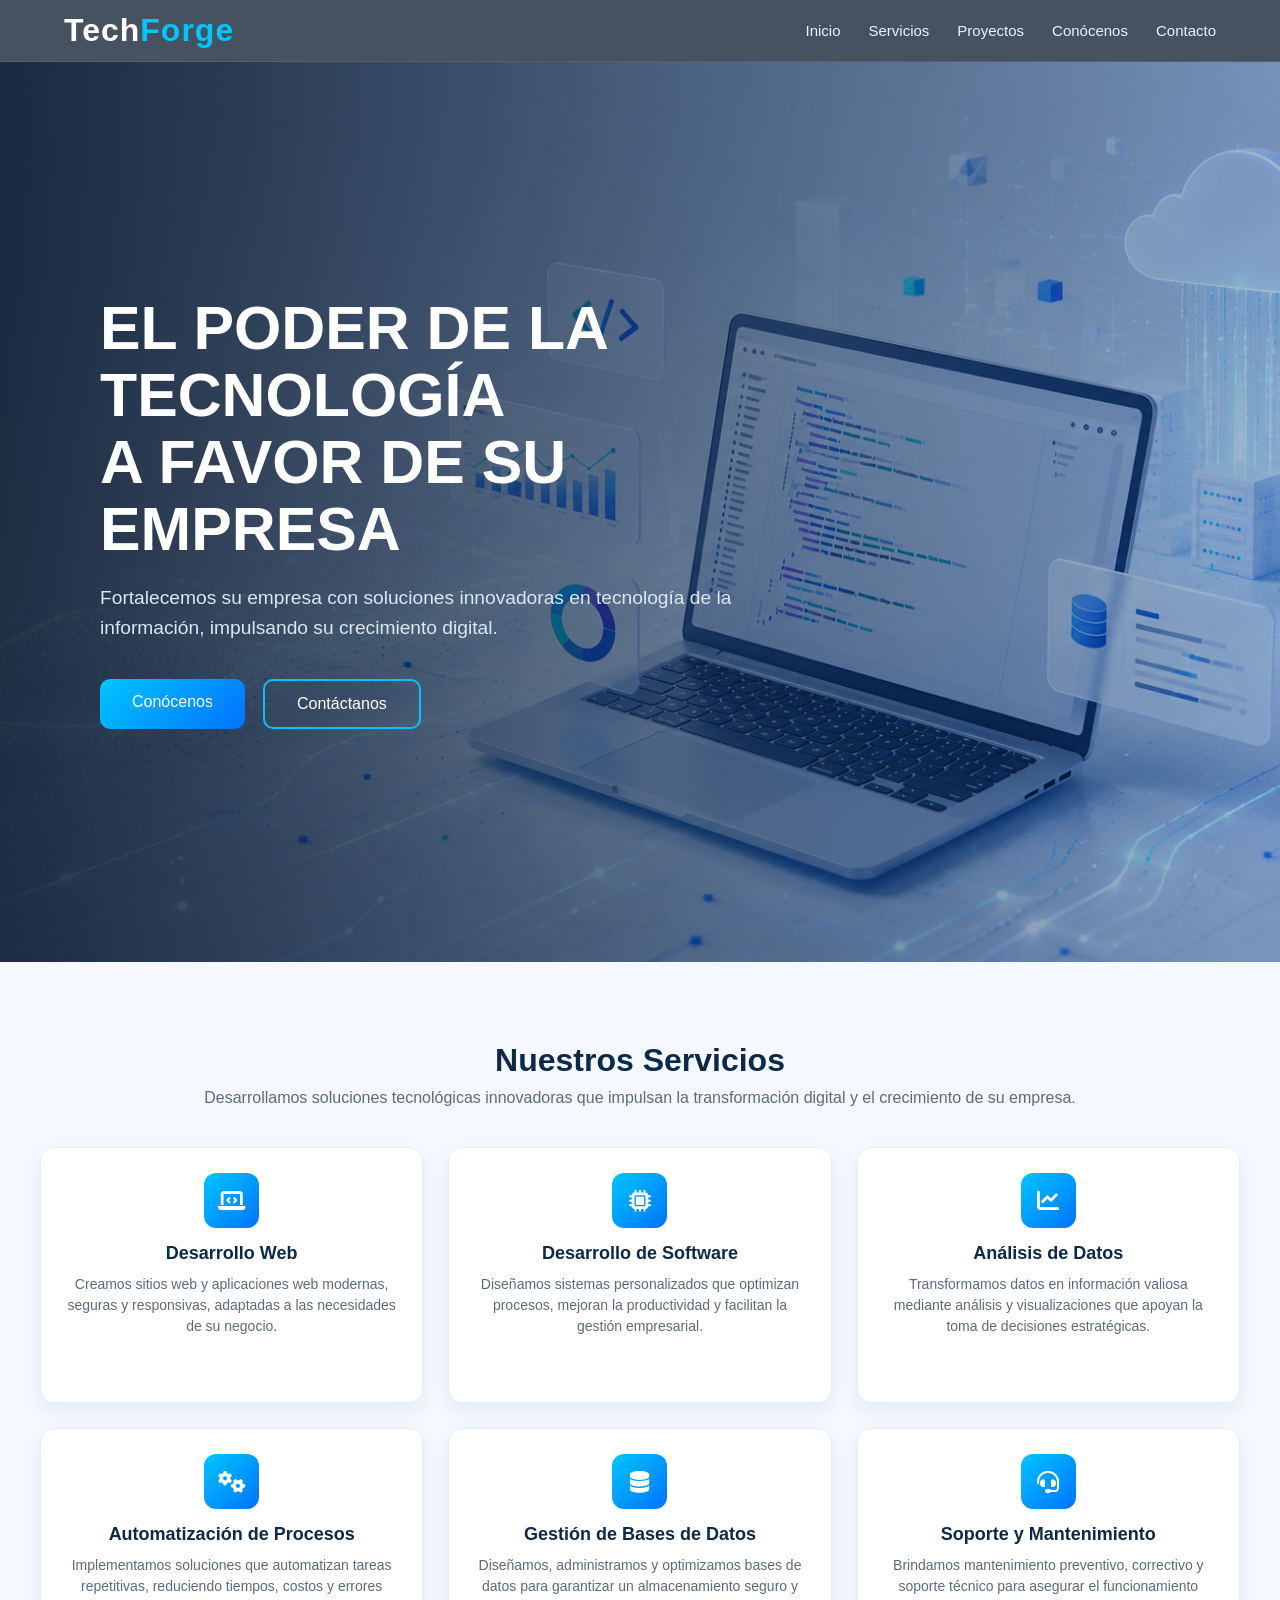
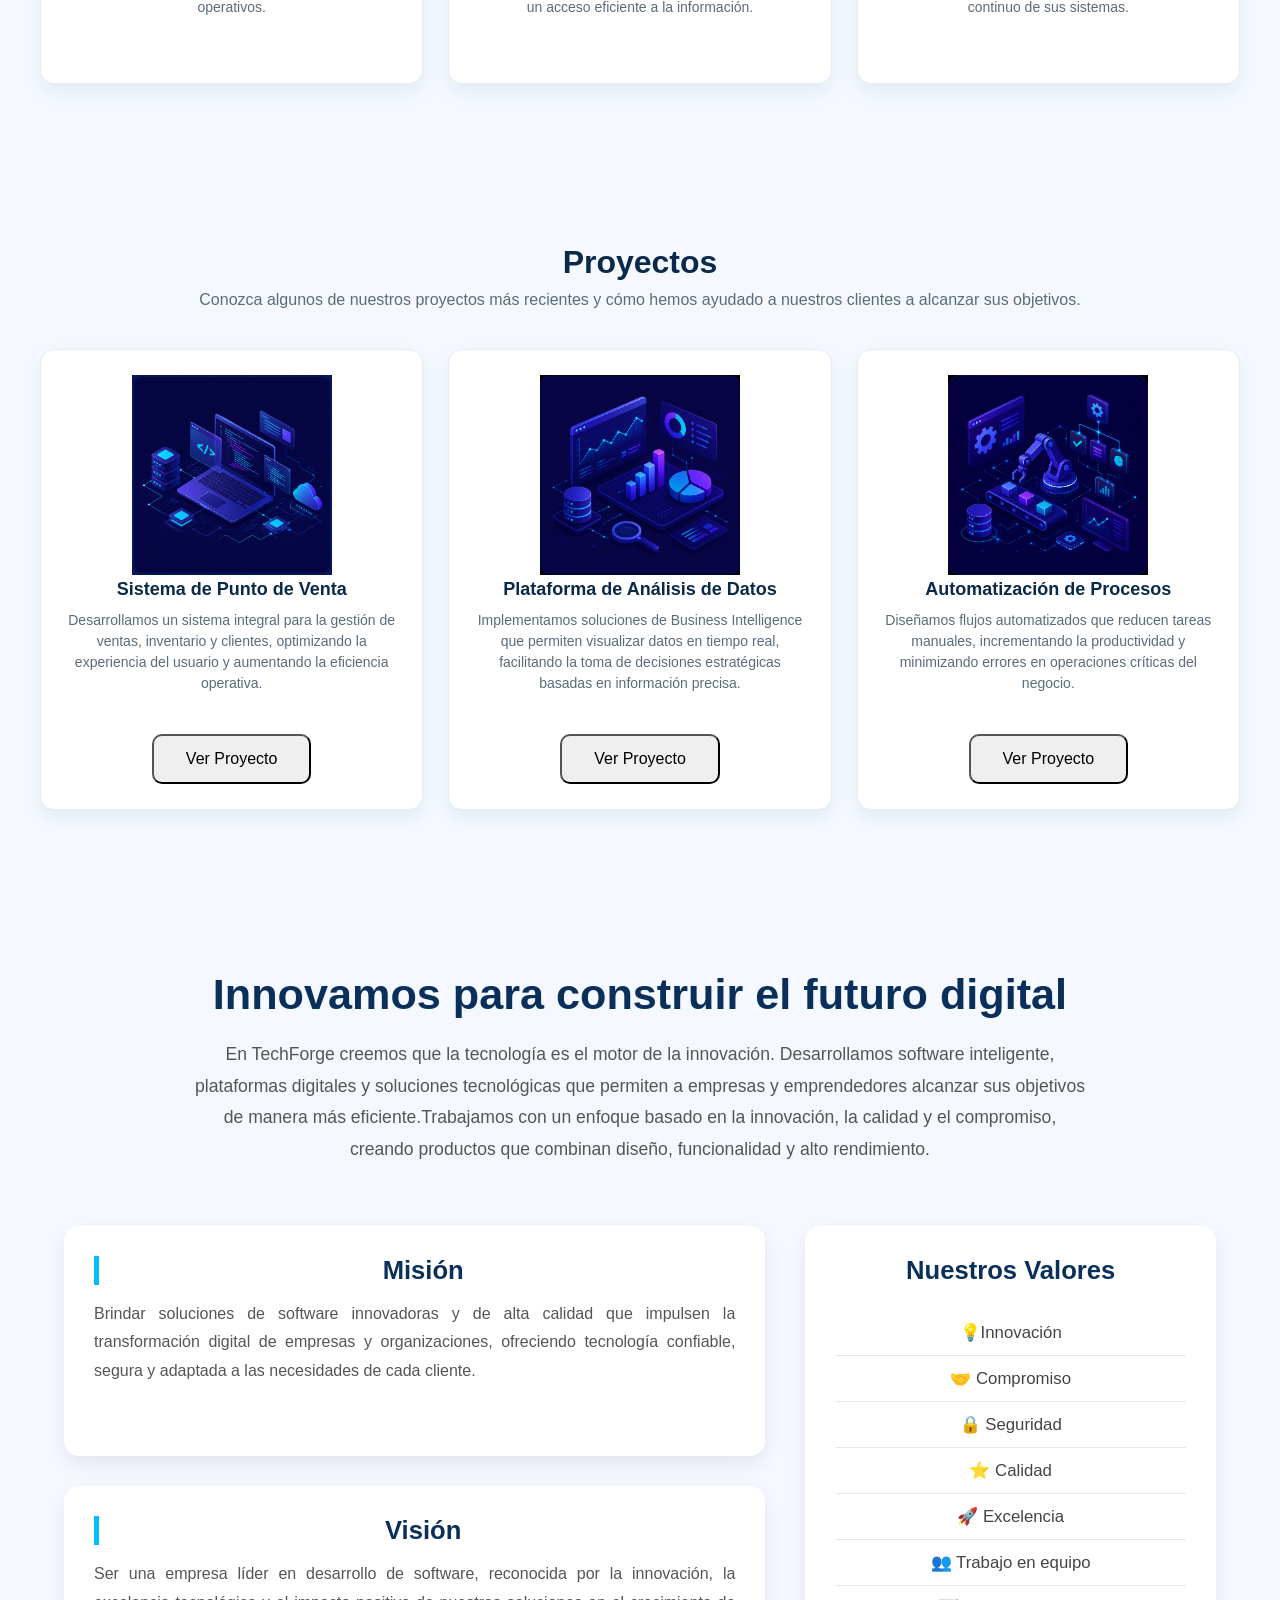
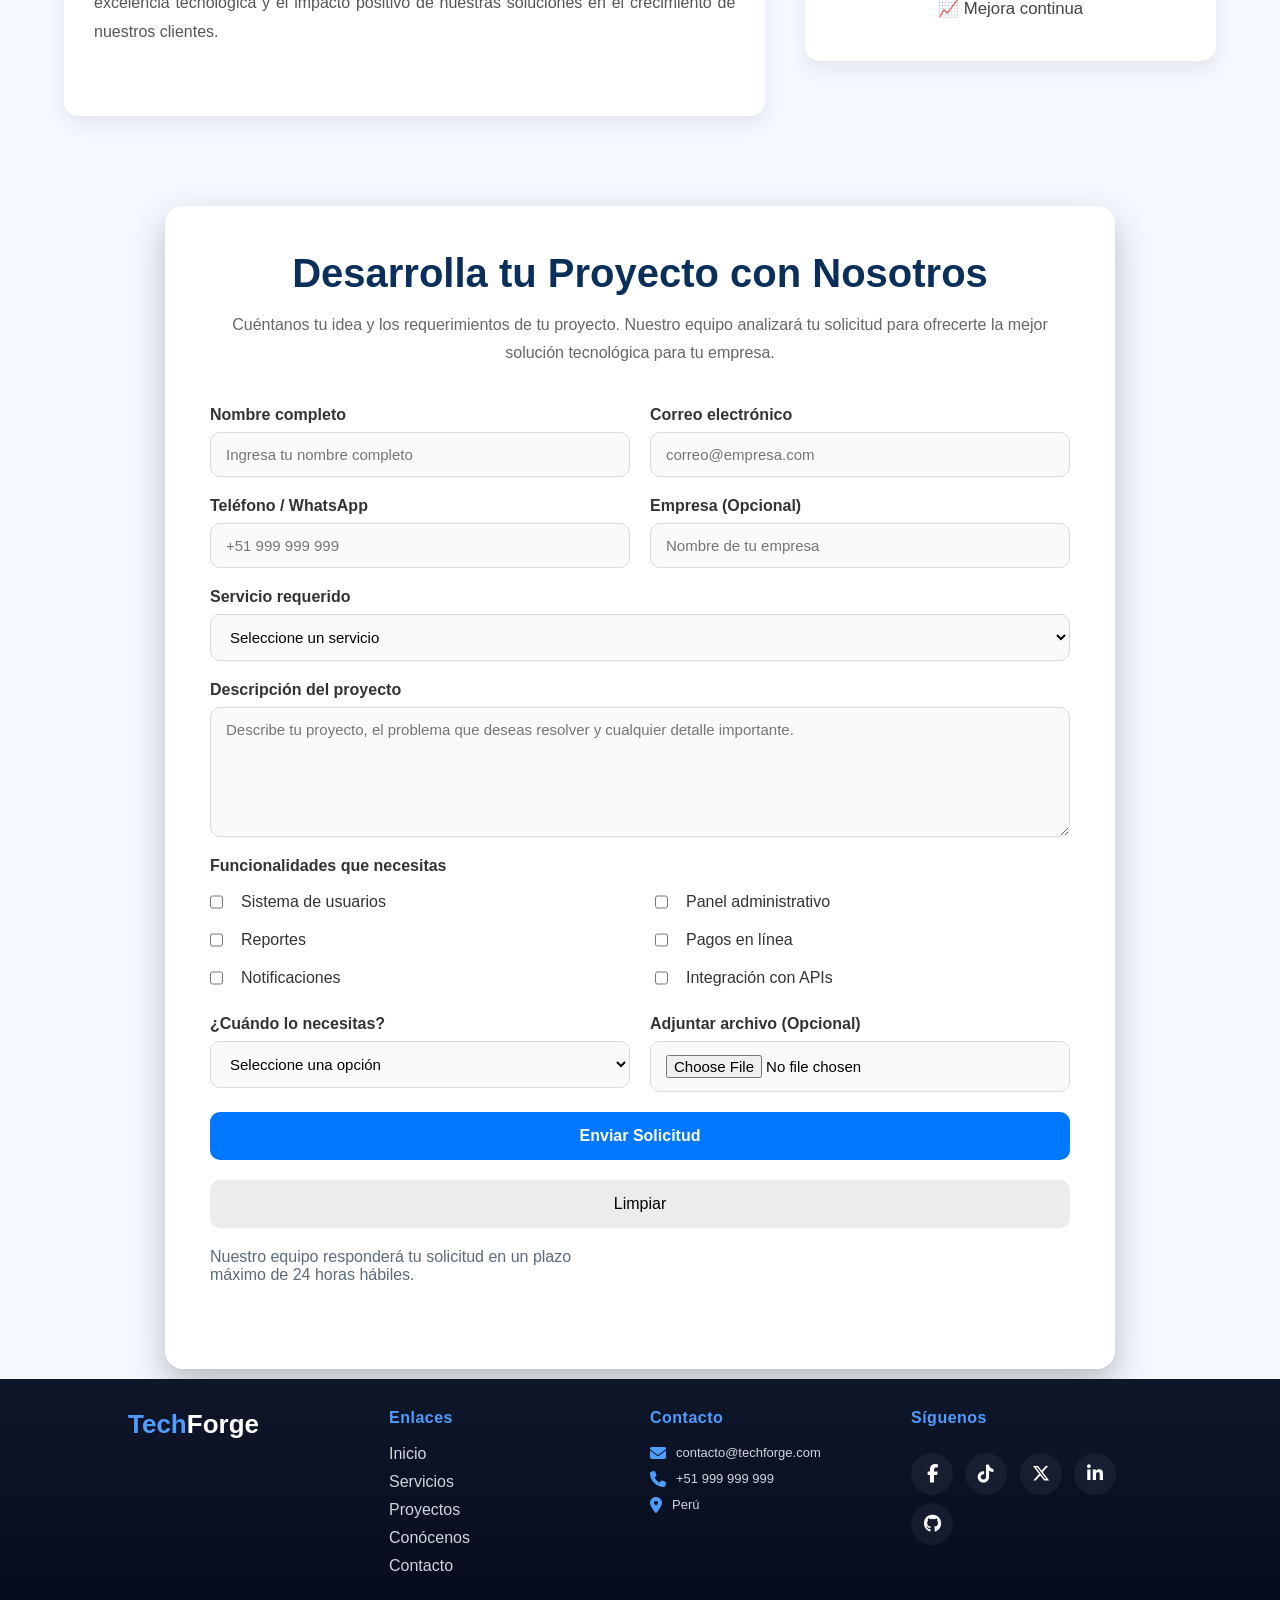
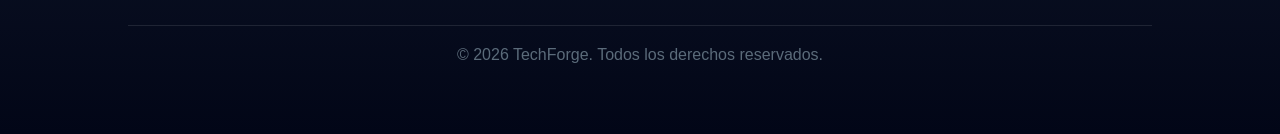
==== index.html @ a7737386 "mejorando las rutas" ====
<!DOCTYPE html>
<html lang="es">
<head>
    <meta charset="UTF-8">
    <meta name="viewport" content="width=device-width, initial-scale=1.0">
    <title>Document</title>
    <link rel="stylesheet" href="https://cdnjs.cloudflare.com/ajax/libs/font-awesome/6.5.2/css/all.min.css">
    <link rel="stylesheet" href="css/encabezado.css">
    <link rel="stylesheet" href="css/inicio.css">
    <link rel="stylesheet" href="css/servicios.css">
    <link rel="stylesheet" href="css/conocenos.css">
    <link rel="stylesheet" href="css/contacto.css">
    <link rel="stylesheet" href="css/footer.css">

</head>
<body>
    <header class="header">
        <div class="header__container">

            <div class="header__logo">
                <a href="#" class="logo">
                    <span class="logo-tech">Tech</span><span class="logo-forge">Forge</span>
                </a>
            </div>
            
            <nav class="header__nav">
                <ul>
                    <li><a href="#inicio">Inicio</a></li>
                    <li><a href="#servicios">Servicios</a></li>
                    <li><a href="#proyectos">Proyectos</a></li>
                    <li><a href="#conocenos">Conócenos</a></li>
                    <li><a href="#contacto">Contacto</a></li>
                </ul>
            </nav>

        </div>
    </header>

    <main>
        <section class="inicio" id="inicio">
            <div class="overlay"></div>

            <div class="inicio__contenido">
                <div class="inicio__texto">
                    <h1>EL PODER DE LA TECNOLOGÍA <br>A FAVOR DE SU EMPRESA</h1>
                    <p>
                        Fortalecemos su empresa con soluciones innovadoras en tecnología de la información,
                        impulsando su crecimiento digital.
                    </p>

                    <div class="inicio__botones">
                        <a href="#conocenos" class="btn btn-primary">Conócenos</a>
                        <a href="#contacto" class="btn btn-outline">Contáctanos</a>
                    </div>
                </div>
            </div>
        </section>

        <section class="servicios" id="servicios">
            <div class="contenedor">
                <h3>Nuestros Servicios</h3>
                <p>Desarrollamos soluciones tecnológicas innovadoras que impulsan la transformación digital y el crecimiento de su empresa.</p>

                <div class="N_servicios">
                    <div class="cartas">

                        <div class="carta">
                            <span><i class="fa-solid fa-laptop-code"></i></span>
                            <h4>Desarrollo Web</h4>
                            <p>Creamos sitios web y aplicaciones web modernas, seguras y responsivas, adaptadas a las necesidades de su negocio.</p>
                        </div>

                        <div class="carta">
                            <span><i class="fa-solid fa-microchip"></i></span>
                            <h4>Desarrollo de Software</h4>
                            <p>Diseñamos sistemas personalizados que optimizan procesos, mejoran la productividad y facilitan la gestión empresarial.</p>
                        </div>

                        <div class="carta">
                            <span><i class="fa-solid fa-chart-line"></i></span>
                            <h4>Análisis de Datos</h4>
                            <p>Transformamos datos en información valiosa mediante análisis y visualizaciones que apoyan la toma de decisiones estratégicas.</p>
                        </div>

                        <div class="carta">
                            <span><i class="fa-solid fa-gears"></i></span>
                            <h4>Automatización de Procesos</h4>
                            <p>Implementamos soluciones que automatizan tareas repetitivas, reduciendo tiempos, costos y errores operativos.</p>
                        </div>

                        <div class="carta">
                            <span><i class="fa-solid fa-database"></i></span>
                            <h4>Gestión de Bases de Datos</h4>
                            <p>Diseñamos, administramos y optimizamos bases de datos para garantizar un almacenamiento seguro y un acceso eficiente a la información.</p>
                        </div>

                        <div class="carta">
                            <span><i class="fa-solid fa-headset"></i></span>
                            <h4>Soporte y Mantenimiento</h4>
                            <p>Brindamos mantenimiento preventivo, correctivo y soporte técnico para asegurar el funcionamiento continuo de sus sistemas.</p>
                        </div>

                    </div>
                </div>
            </div>
        </section>

        <section class="proyectos" id="proyectos">
            <div class="contenedor">
                <h3>Proyectos</h3>
                <p>Conozca algunos de nuestros proyectos más recientes y cómo hemos ayudado a nuestros clientes a alcanzar sus objetivos.</p>
                <div id="N_proyectos">
                    <div class="cartas">
                        <div class="carta">
                            <img src="img/software.png" alt="sistema de punto de venta" width="200">
                            <h4>Sistema de Punto de Venta</h4>
                            <p>Desarrollamos un sistema integral para la gestión de ventas, inventario y clientes, optimizando la experiencia del usuario y aumentando la eficiencia operativa.</p>
                            <a href="desarrolloSoftware.html" target="_parent"><button class="btn">Ver Proyecto</button></a>
                        </div>

                        <div class="carta">
                            <img src="img/datos.png" alt="plataforma de analisis de datos" width="200">
                            <h4>Plataforma de Análisis de Datos</h4>
                            <p>Implementamos soluciones de Business Intelligence que permiten visualizar datos en tiempo real, facilitando la toma de decisiones estratégicas basadas en información precisa.</p>
                            <a href="analisisDatos.html" target="_blank"><button class="btn">Ver Proyecto</button></a>
                        </div>

                        <div class="carta">
                            <img src="img/automatizacion.png" alt="Proyecto de automatizacion de procesos" width="200">
                            <h4>Automatización de Procesos</h4>
                            <p>Diseñamos flujos automatizados que reducen tareas manuales, incrementando la productividad y minimizando errores en operaciones críticas del negocio.</p>
                            <a href="automatizacion.html" target="_blank"><button class="btn">Ver Proyecto</button></a>
                        </div>
                    </div>                
                </div>
            </div>

        </section>

        <section class="conocenos" id="conocenos">
            <div class="contenedor">
                <div class="cnt-titulo">
                    <h3>Innovamos para construir el futuro digital</h3>
                    <p>En TechForge creemos que la tecnología es el motor de la innovación. Desarrollamos software inteligente, plataformas digitales y soluciones tecnológicas que permiten a empresas y emprendedores alcanzar sus objetivos de manera más eficiente.Trabajamos con un enfoque basado en la innovación, la calidad y el compromiso, creando productos que combinan diseño, funcionalidad y alto rendimiento.</p>
                </div>
                <div class="cnt-parrafos">
                    <div class="objetivo">
                        <div class="mision">
                            <h4>Misión</h4>
                            <p>Brindar soluciones de software innovadoras y de alta calidad que impulsen la transformación digital de empresas y organizaciones, ofreciendo tecnología confiable, segura y adaptada a las necesidades de cada cliente.</p>
                        </div>
                        <div class="vision">
                            <h4>Visión</h4>
                            <p>Ser una empresa líder en desarrollo de software, reconocida por la innovación, la excelencia tecnológica y el impacto positivo de nuestras soluciones en el crecimiento de nuestros clientes.</p>
                        </div>
                    </div>
                    <div class="valores">
                        <h4>Nuestros Valores</h4>
                        <ul>
                            <li>💡Innovación</li>
                            <li>🤝 Compromiso</li>
                            <li>🔒 Seguridad</li>
                            <li>⭐ Calidad</li>
                            <li>🚀 Excelencia</li>
                            <li>👥 Trabajo en equipo</li>
                            <li>📈 Mejora continua</li>
                        </ul>
                    </div>
                </div>
            </div>
        </section>

        <section class="contacto" id="contacto">
            <div class="personalisado">
                <h3>Desarrolla tu Proyecto con Nosotros</h3>
                <p>
                    Cuéntanos tu idea y los requerimientos de tu proyecto.
                    Nuestro equipo analizará tu solicitud para ofrecerte la mejor
                    solución tecnológica para tu empresa.
                </p>
                <form>
                    <div class="campo">
                        <label>Nombre completo</label>
                        <input type="text" name="nombre" placeholder="Ingresa tu nombre completo" required>
                    </div>
                    <div class="campo">
                        <label>Correo electrónico</label>
                        <input type="email" name="email" placeholder="correo@empresa.com" required>
                    </div>
                    <div class="campo">
                        <label>Teléfono / WhatsApp</label>
                        <input type="tel" name="telefono" placeholder="+51 999 999 999" required>
                    </div>
                    <div class="campo">
                        <label>Empresa (Opcional)</label>
                        <input type="text" name="empresa" placeholder="Nombre de tu empresa">
                    </div>
                    <div class="campo campo-completo">
                        <label>Servicio requerido</label>
                        <select name="servicio" required>
                            <option value="">Seleccione un servicio</option>
                            <option>Desarrollo Web</option>
                            <option>Desarrollo de Software</option>
                            <option>Análisis de Datos</option>
                            <option>Automatización de Procesos</option>
                            <option>Gestión de Bases de Datos</option>
                            <option>Soporte y Mantenimiento</option>
                        </select>
                    </div>
                    <div class="campo campo-completo">
                        <label>Descripción del proyecto</label>
                        <textarea
                            rows="6"
                            placeholder="Describe tu proyecto, el problema que deseas resolver y cualquier detalle importante."></textarea>
                    </div>
                    <div class="campo campo-completo">
                        <label>Funcionalidades que necesitas</label>
                        <div class="checks">
                            <label><input type="checkbox">Sistema de usuarios</label>
                            <label><input type="checkbox">Panel administrativo</label>
                            <label><input type="checkbox">Reportes</label>
                            <label><input type="checkbox">Pagos en línea</label>
                            <label><input type="checkbox">Notificaciones</label>
                            <label><input type="checkbox">Integración con APIs</label>
                        </div>
                    </div>
                    <div class="campo">
                        <label>¿Cuándo lo necesitas?</label>
                        <select>
                            <option>Seleccione una opción</option>
                            <option>Lo antes posible</option>
                            <option>En 1 mes</option>
                            <option>Entre 2 y 3 meses</option>
                            <option>No tengo una fecha definida</option>
                        </select>
                    </div>
                    <div class="campo">
                        <label>Adjuntar archivo (Opcional)</label>
                        <input type="file">
                    </div>
                    <div class="campo campo-completo botones">
                        <button type="submit" class="btnEnviar">
                            Enviar Solicitud
                        </button>
                        <button type="reset" class="btnLimpiar">
                            Limpiar
                        </button>
                    </div>
                    <p class="mensaje">
                        Nuestro equipo responderá tu solicitud en un plazo máximo de 24 horas hábiles.
                    </p>
                </form>
            </div>
        </section>
    </main>

    <footer>
        <div class="footer-logo">
            <a href="#" class="footer-logo">
                <span class="footer-logo-tech">Tech</span><span class="footer-logo-forge">Forge</span>
            </a>
        </div>

        <div class="footer-nav">
            <h4>Enlaces</h4>
            <ul>
                <li><a href="#inicio">Inicio</a></li>
                <li><a href="#servicios">Servicios</a></li>
                <li><a href="#proyectos">Proyectos</a></li>
                <li><a href="#conocenos">Conócenos</a></li>
                <li><a href="#contacto">Contacto</a></li>
            </ul>
        </div>

        <div class="footer-contacto">
            <h4>Contacto</h4>
            <p><i class="fa-solid fa-envelope"></i> contacto@techforge.com</p>
            <p><i class="fa-solid fa-phone"></i> +51 999 999 999</p>
            <p><i class="fa-solid fa-location-dot"></i> Perú</p>
        </div>

        <div class="red-social">
            <h4>Síguenos</h4>
            <a href="#"><i class="fa-brands fa-facebook-f"></i></a>
            <a href="#"><i class="fa-brands fa-tiktok"></i></a>
            <a href="#"><i class="fa-brands fa-x-twitter"></i></a>
            <a href="#"><i class="fa-brands fa-linkedin-in"></i></a>
            <a href="#"><i class="fa-brands fa-github"></i></a>
        </div>

        <div class="footer-copy">
            <p>© 2026 TechForge. Todos los derechos reservados.</p>
        </div>
    </footer>
</body>
</html>
---- css/encabezado.css ----
/*RESET BÁSICO*/
* {
    margin: 0;
    padding: 0;
    box-sizing: border-box;
    font-family: Arial, sans-serif;
}

/*HEADER MODERNO*/
.header {
    position: sticky;
    top: 0;
    z-index: 1000;

    background: rgba(10, 25, 45, 0.75);
    backdrop-filter: blur(12px);
    border-bottom: 1px solid rgba(255, 255, 255, 0.08);
}

/* CONTENEDOR */
.header__container {
    width: 90%;
    max-width: 1200px;
    margin: auto;

    display: flex;
    justify-content: space-between;
    align-items: center;
    padding: 12px 0;
}

/*LOGO*/ 
.header__logo{
    display: flex;
    align-items: center;
}

.logo{
    text-decoration: none;
    font-size: 2rem;
    font-weight: 700;
    letter-spacing: 1px;
    transition: .3s ease;
}

.logo-tech{
    color: #ffffff;
}

.logo-forge{
    color: #00c6ff;
}

.logo:hover{
    transform: scale(1.05);
    text-shadow: 0 0 10px rgba(0,198,255,.6);
}
/* NAV */
.header__nav ul {
    list-style: none;
    display: flex;
    gap: 28px;
}

/* LINKS */
.header__nav a {
    text-decoration: none;
    color: #eaf2ff;
    font-weight: 500;
    font-size: 15px;
    position: relative;
    transition: 0.3s;
}

/* EFECTO LINEA ANIMADA */
.header__nav a::after {
    content: "";
    position: absolute;
    left: 0;
    bottom: -6px;
    width: 0%;
    height: 2px;
    background: linear-gradient(90deg, #00c6ff, #0072ff);
    transition: 0.3s;
}

.header__nav a:hover {
    color: #00c6ff;
}

.header__nav a:hover::after {
    width: 100%;
}

/*RESPONSIVE */
@media (max-width: 768px) {

    .header__container {
        flex-direction: column;
        gap: 10px;
    }

    .header__nav ul {
        flex-wrap: wrap;
        justify-content: center;
        gap: 15px;
    }
}
---- css/inicio.css ----
/*HERO / INICIO*/
.inicio {
    position: relative;
    height: 100vh;
    background-image: url('../img/inicio2.png');
    background-size: cover;
    background-position: center;
    display: flex;
    align-items: center;
    color: white;
}

/* OSCURECER FONDO PARA LEGIBILIDAD */
.overlay {
    position: absolute;
    inset: 0;
    background: linear-gradient(
        90deg,
        rgba(5, 20, 40, 0.85),
        rgba(0, 60, 120, 0.35)
    );
}

/* CONTENIDO */
.inicio__contenido {
    position: relative;
    max-width: 1200px;
    margin: auto;
    padding: 0 60px;
    width: 100%;
}

/* TEXTO */
.inicio__texto {
    max-width: 650px;
}

.inicio__texto h1 {
    font-size: 3.8rem;
    font-weight: 800;
    line-height: 1.1;
    margin-bottom: 20px;
    color: #ffffff;
}

.inicio__texto p {
    font-size: 1.2rem;
    line-height: 1.6;
    color: #dbe7f3;
    margin-bottom: 35px;
}

/* BOTONES */
.inicio__botones {
    display: flex;
    gap: 18px;
}

/* BOTÓN BASE */
.btn {
    padding: 14px 32px;
    border-radius: 10px;
    font-size: 1rem;
    text-decoration: none;
    font-weight: 500;
    transition: 0.3s ease;
}

/* PRIMARIO */
.btn-primary {
    background: linear-gradient(135deg, #00c6ff, #0072ff);
    color: white;
    border: none;
}

.btn-primary:hover {
    transform: translateY(-3px);
    box-shadow: 0 10px 25px rgba(0, 150, 255, 0.3);
}

/* OUTLINE */
.btn-outline {
    border: 2px solid #00c6ff;
    color: white;
    background: transparent;
}

.btn-outline:hover {
    background: #00c6ff;
    color: #001018;
}

/* RESPONSIVE */
@media (max-width: 768px) {
    .inicio__contenido {
        padding: 0 25px;
        text-align: center;
    }

    .inicio__texto h1 {
        font-size: 2.5rem;
    }

    .inicio__botones {
        justify-content: center;
        flex-wrap: wrap;
    }
}
---- css/servicios.css ----
/* SECCIÓN GENERAL*/
.servicios,
.proyectos {
    padding: 80px 20px;
    background: #f5f9ff;
    font-family: Arial, sans-serif;
}

.contenedor {
    max-width: 1200px;
    margin: auto;
    text-align: center;
}

h3 {
    font-size: 32px;
    color: #0b2a4a;
    margin-bottom: 10px;
}

p {
    color: #5b6b7a;
    margin-bottom: 40px;
    font-size: 16px;
}

/* GRID DE CARTAS (3 FILAS)*/
.cartas {
    display: grid;
    grid-template-columns: repeat(3, 1fr); /* 3 columnas = 3 por fila */
    gap: 25px;
}

/* CARTA ESTILO SOFTDATA*/
.carta {
    background: #ffffff;
    border-radius: 14px;
    padding: 25px;
    box-shadow: 0 8px 20px rgba(0, 60, 120, 0.08);
    transition: all 0.3s ease;
    border: 1px solid #e6eef7;
}

.carta:hover {
    transform: translateY(-8px);
    box-shadow: 0 12px 30px rgba(0, 80, 160, 0.15);
}

/* ICONO */
.carta span {
    display: inline-flex;
    align-items: center;
    justify-content: center;
    width: 55px;
    height: 55px;
    background: linear-gradient(135deg, #00c6ff, #0072ff);
    border-radius: 12px;
    margin-bottom: 15px;
    color: #fff;
    font-size: 22px;
}

/* TITULO */
.carta h4 {
    font-size: 18px;
    color: #0b2a4a;
    margin-bottom: 10px;
}

/* TEXTO */
.carta p {
    font-size: 14px;
    color: #5b6b7a;
    line-height: 1.5;
}

/* RESPONSIVE */
@media (max-width: 992px) {
    .cartas {
        grid-template-columns: repeat(2, 1fr);
    }
}

@media (max-width: 600px) {
    .cartas {
        grid-template-columns: 1fr;
    }
}
---- css/conocenos.css ----
.conocenos{
    padding: 80px 0;
    background: #f5f9ff;
}

.conocenos .contenedor{
    width: 90%;
    max-width: 1200px;
    margin: auto;
}

/* Título */

.cnt-titulo{
    text-align: center;
    margin-bottom: 60px;
}

.cnt-titulo h3{
    font-size: 2.7rem;
    color: #0a2f5a;
    margin-bottom: 20px;
}

.cnt-titulo p{
    max-width: 900px;
    margin: auto;
    color: #555;
    font-size: 1.1rem;
    line-height: 1.8;
}

/* Contenedor principal */

.cnt-parrafos{
    display: flex;
    justify-content: space-between;
    gap: 40px;
    align-items: flex-start;
}

/* Misión y Visión */

.objetivo{
    flex: 2;
    display: flex;
    flex-direction: column;
    gap: 30px;
}

.mision,
.vision{
    background: #fff;
    padding: 30px;
    border-radius: 15px;
    box-shadow: 0 8px 20px rgba(0,0,0,.08);
    transition: .3s;
}

.mision:hover,
.vision:hover{
    transform: translateY(-5px);
}

.mision h4,
.vision h4{
    color: #0a2f5a;
    font-size: 1.6rem;
    margin-bottom: 15px;
    border-left: 5px solid #00bfff;
    padding-left: 12px;
}

.mision p,
.vision p{
    color: #555;
    line-height: 1.8;
    text-align: justify;
}

/* Valores */

.valores{
    flex: 1;
    background: #fff;
    padding: 30px;
    border-radius: 15px;
    box-shadow: 0 8px 20px rgba(0,0,0,.08);
}

.valores h4{
    text-align: center;
    margin-bottom: 25px;
    font-size: 1.6rem;
    color: #0a2f5a;
}

.valores ul{
    list-style: none;
    padding: 0;
}

.valores li{
    padding: 12px 0;
    border-bottom: 1px solid #e8e8e8;
    font-size: 1.05rem;
    color: #444;
}

.valores li:last-child{
    border-bottom: none;
}

/* Responsive */

@media(max-width:900px){

    .cnt-parrafos{
        flex-direction: column;
    }

    .objetivo,
    .valores{
        width: 100%;
    }

}
---- css/contacto.css ----
/*CONTACTO*/

.contacto{
    padding: 10px 0;
    background: #f5f9ff;
}

.personalisado{
    width: 100%;
    max-width: 950px;
    margin: auto;
    background: #fff;
    padding: 45px;
    border-radius: 18px;
    box-shadow: 0 15px 35px rgba(0,0,0,.25);
}

.personalisado h3{
    text-align: center;
    font-size: 2.5rem;
    color: #0a2f5a;
    margin-bottom: 15px;
}

.personalisado>p{
    text-align: center;
    color: #666;
    line-height: 1.7;
    margin-bottom: 40px;
}

/*FORMULARIO*/

.personalisado form{
    display: grid;
    grid-template-columns: 1fr 1fr;
    gap: 20px;
}

/* Campos que ocupan toda la fila */

.personalisado textarea,
.personalisado button,
.personalisado input[type=file],
.personalisado select[name=tiempo]{
    grid-column: 1/3;
}

/* Etiquetas */

.personalisado label{
    display: block;
    margin-bottom: 8px;
    font-weight: 600;
    color: #333;
}

/* Inputs */

.personalisado input,
.personalisado select,
.personalisado textarea{
    width: 100%;
    padding: 13px 15px;
    border: 1px solid #d9d9d9;
    border-radius: 10px;
    font-size: 15px;
    outline: none;
    transition: .3s;
    background: #fafafa;
}

.personalisado input:focus,
.personalisado select:focus,
.personalisado textarea:focus{
    border-color: #00bfff;
    box-shadow: 0 0 8px rgba(0,191,255,.3);
    background: #fff;
}

.personalisado textarea{
    resize: vertical;
    min-height: 130px;
}

/*CHECKBOX*/

.personalisado input[type=checkbox]{
    width: auto;
    margin-right: 8px;
}

.personalisado label:has(input[type=checkbox]){
    display: flex;
    align-items: center;
    font-weight: normal;
    margin-bottom: 8px;
}

/*BOTÓN*/

.btnEnviar{
    width: 100%;
    padding: 15px;
    background: linear-gradient(135deg,#00bfff,#0066ff);
    color: #fff;
    border: none;
    border-radius: 10px;
    font-size: 17px;
    font-weight: bold;
    cursor: pointer;
    transition: .3s;
}

.btnEnviar:hover{
    transform: translateY(-3px);
    box-shadow: 0 8px 20px rgba(0,191,255,.35);
}

.campo{
    display:flex;
    flex-direction:column;
}

.campo-completo{
    grid-column:1 / 3;
}

.checks{
    display:grid;
    grid-template-columns:repeat(2,1fr);
    gap:12px 30px;
    margin-top:10px;
}

.checks label{
    display:flex;
    align-items:center;
    gap:10px;
    cursor:pointer;
    font-weight:500;
}

.checks input{
    width:18px;
    height:18px;
}

.botones{
    display:flex;
    gap:20px;
}

.btnEnviar,
.btnLimpiar{
    flex:1;
    padding:15px;
    border:none;
    border-radius:10px;
    cursor:pointer;
    font-size:16px;
    transition:.3s;
}

.btnEnviar{
    background:#0077ff;
    color:#fff;
}

.btnEnviar:hover{
    background:#005fd1;
}

.btnLimpiar{
    background:#ececec;
}

.btnLimpiar:hover{
    background:#d8d8d8;
}

/*   RESPONSIVE*/

@media(max-width:768px){

    .personalisado{
        padding:30px;
    }

    .personalisado form{
        display:block;
    }

    .personalisado label{
        margin-top:18px;
    }

    .btnEnviar{
        margin-top:20px;
    }

}
---- css/footer.css ----
:root{
    --color-bg: #0f172a;
    --color-card: #1e293b;
    --color-primary: #4f9cff;
    --color-text: #d1d5db;
    --color-muted: #9ca3af;
    --color-white: #ffffff;
}

/* FOOTER BASE */
footer{ 
    background: linear-gradient(180deg, #0f172a 0%, #020617 100%);
    color: var(--color-white);
    padding: 30px 10%;
    display: grid;
    grid-template-columns: repeat(auto-fit,minmax(230px,1fr));
    gap: 20px;
}

/* TITULOS */
footer h4{
    font-size: 16px;
    margin-bottom: 18px;
    color: var(--color-primary);
    letter-spacing: 0.5px;
}

/* LOGO */
.footer-logo a{
    text-decoration: none;
    font-size: 26px;
    font-weight: 700;
    display: inline-block;
}

.footer-logo-tech{
    color: var(--color-primary);
}

.footer-logo-forge{
    color: var(--color-white);
}

/* NAVEGACIÓN */
.footer-nav ul{
    list-style: none;
    padding: 0;
}

.footer-nav li{
    margin-bottom: 10px;
}

.footer-nav a{
    color: var(--color-text);
    text-decoration: none;
    position: relative;
    transition: all .3s ease;
}

.footer-nav a::after{
    content: "";
    position: absolute;
    left: 0;
    bottom: -2px;
    width: 0%;
    height: 2px;
    background: var(--color-primary);
    transition: width .3s ease;
}

.footer-nav a:hover{
    color: var(--color-white);
}

.footer-nav a:hover::after{
    width: 100%;
}

/* CONTACTO */
.footer-contacto p{
    margin: 10px 0;
    color: var(--color-text);
    display: flex;
    align-items: center;
    gap: 10px;
    font-size: 13px;
}

.footer-contacto i{
    color: var(--color-primary);
    font-size: 16px;
}

/* REDES SOCIALES */
.red-social a{
    display: inline-flex;
    justify-content: center;
    align-items: center;
    width: 42px;
    height: 42px;
    margin-right: 8px;
    margin-top: 8px;
    border-radius: 50%;
    background: rgba(255,255,255,0.05);
    backdrop-filter: blur(6px);
    color: var(--color-white);
    text-decoration: none;
    font-size: 18px;
    transition: all .3s ease;
}

.red-social a:hover{
    background: var(--color-primary);
    transform: translateY(-4px) scale(1.05);
    box-shadow: 0 8px 20px rgba(79,156,255,0.3);
}

/* COPYRIGHT */
.footer-copy{
    grid-column: 1/-1;
    margin-top: 20px;
    padding-top: 20px;
    border-top: 1px solid rgba(255,255,255,.1);
    text-align: center;
    color: var(--color-muted);
    font-size: 14px;
}

/* RESPONSIVE */
@media (max-width: 768px){
    footer{
        padding: 50px 8% 20px;
        gap: 25px;
    }

    .footer-logo a{
        font-size: 28px;
    }
}
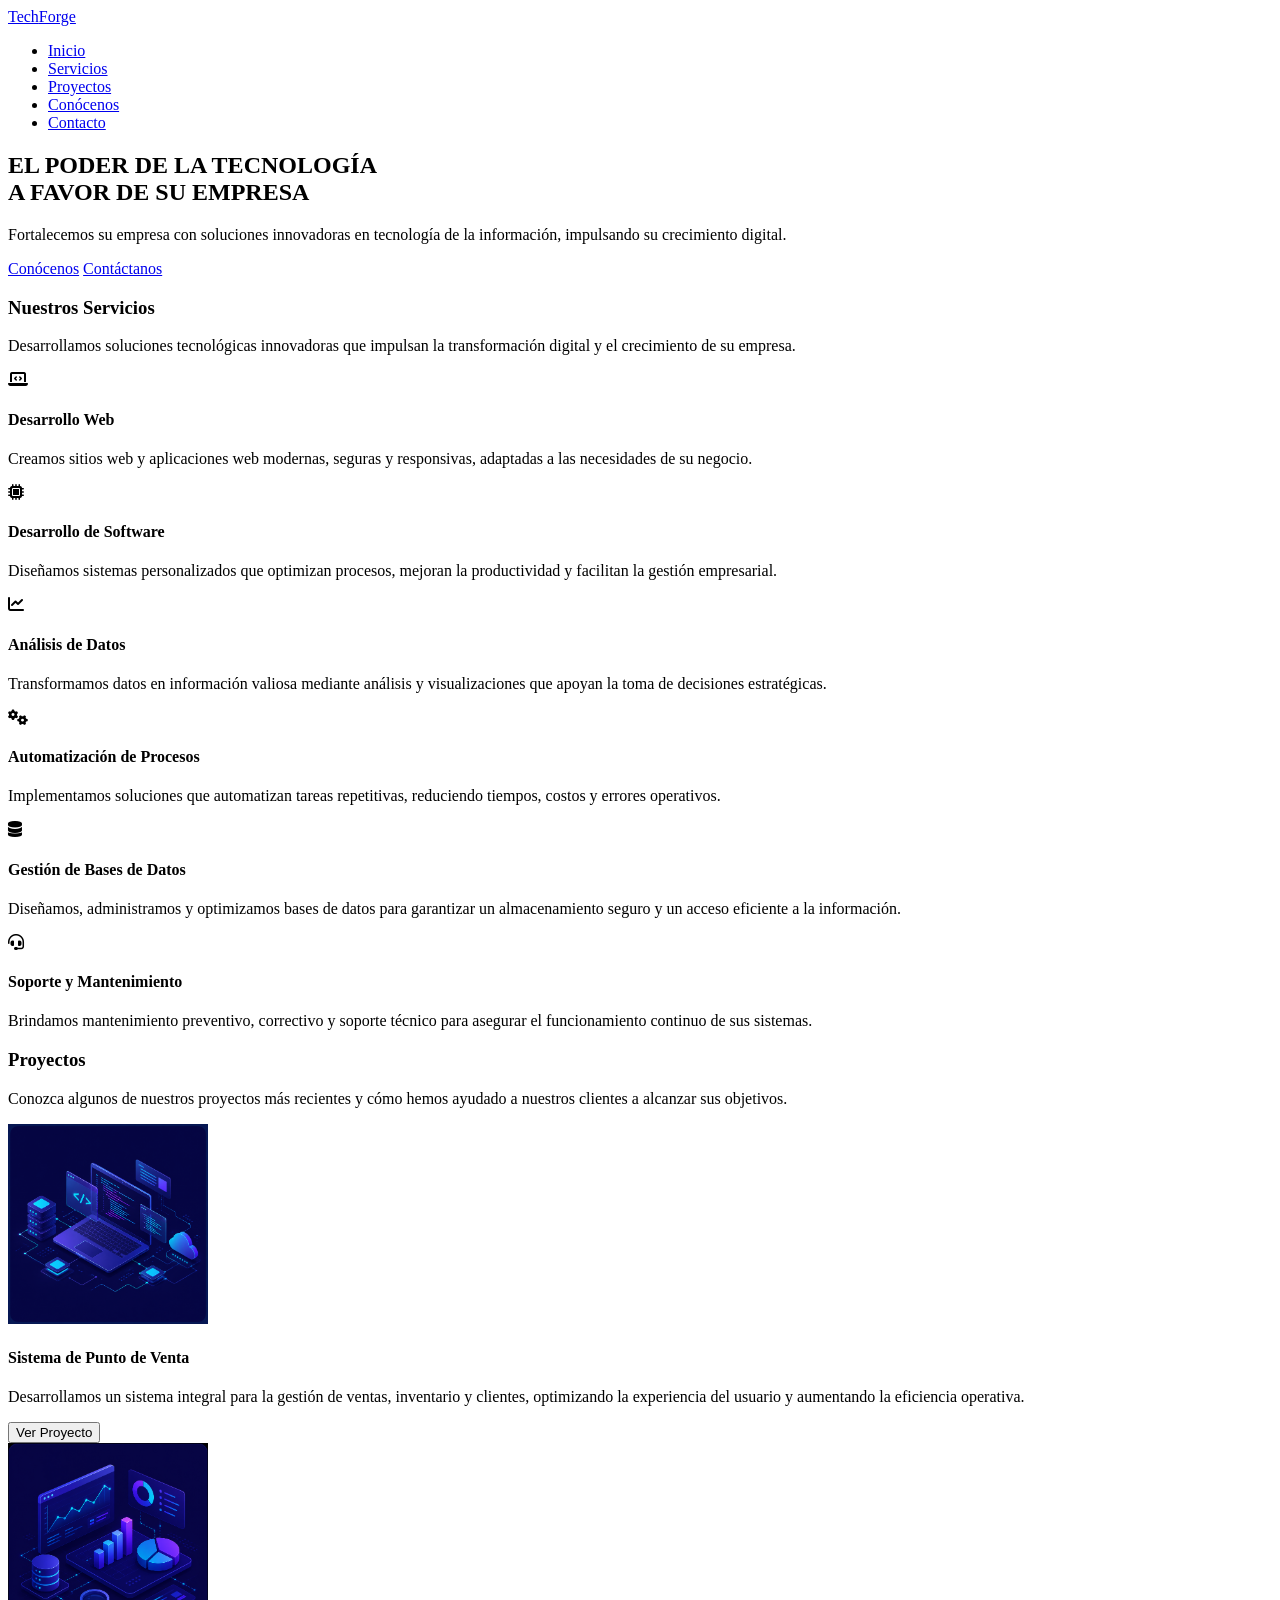
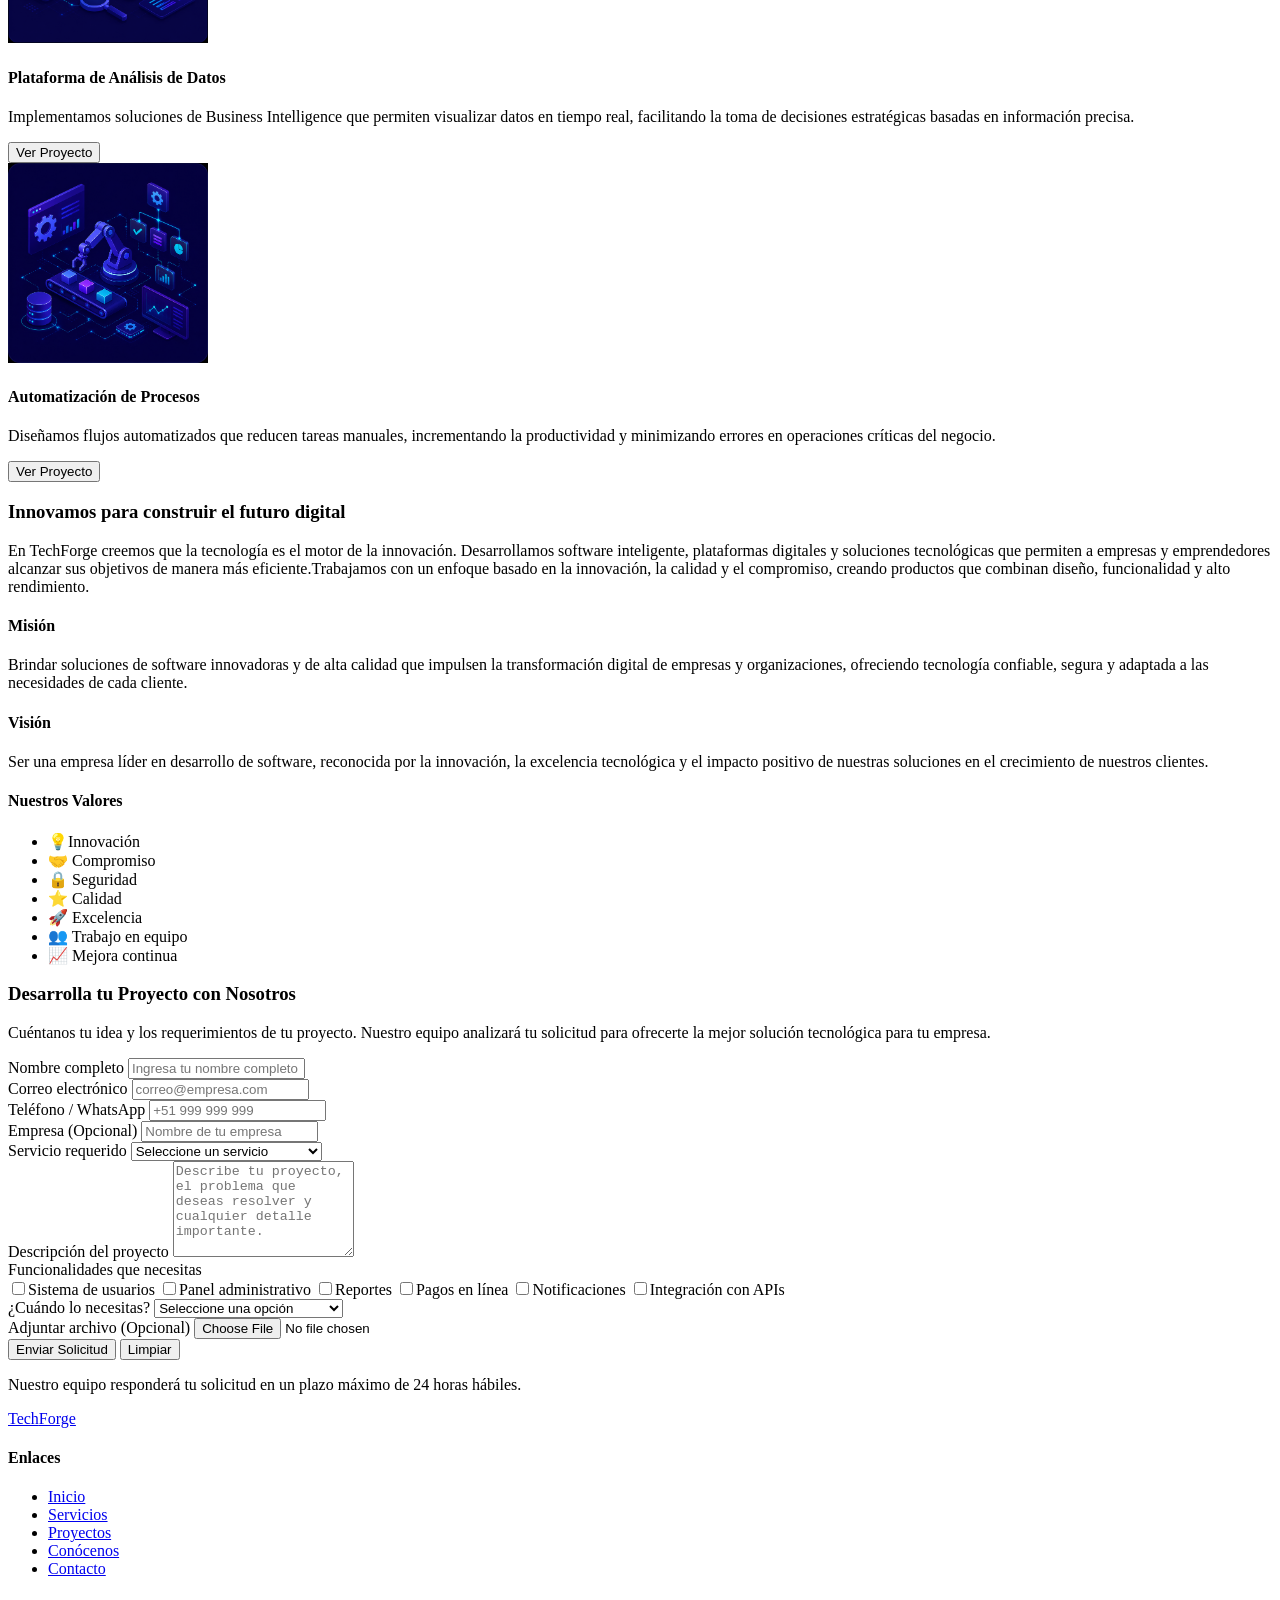
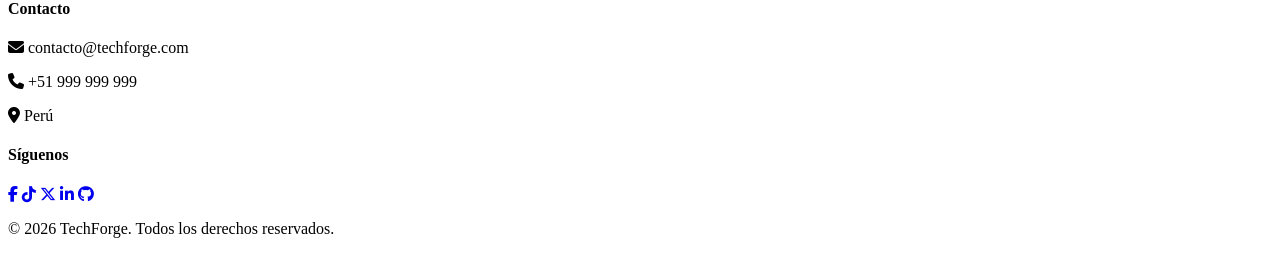
==== commit f449d1c3: "segundo proyecto" ====
--- a/index.html
+++ b/index.html
@@ -3,14 +3,15 @@
 <head>
     <meta charset="UTF-8">
     <meta name="viewport" content="width=device-width, initial-scale=1.0">
-    <title>Document</title>
+    <title>SOFTDATA</title>
+    <link rel="icon" href="img/logo.png" type="image/png">
     <link rel="stylesheet" href="https://cdnjs.cloudflare.com/ajax/libs/font-awesome/6.5.2/css/all.min.css">
-    <link rel="stylesheet" href="css/encabezado.css">
-    <link rel="stylesheet" href="css/inicio.css">
-    <link rel="stylesheet" href="css/servicios.css">
-    <link rel="stylesheet" href="css/conocenos.css">
-    <link rel="stylesheet" href="css/contacto.css">
-    <link rel="stylesheet" href="css/footer.css">
+    <link rel="stylesheet" href="css_principal/encabezado.css">
+    <link rel="stylesheet" href="css_principal/inicio.css">
+    <link rel="stylesheet" href="css_principal/servicios.css">
+    <link rel="stylesheet" href="css_principal/conocenos.css">
+    <link rel="stylesheet" href="css_principal/contacto.css">
+    <link rel="stylesheet" href="css_principal/footer.css">
 
 </head>
 <body>
@@ -115,14 +116,14 @@
                             <img src="img/software.png" alt="sistema de punto de venta" width="200">
                             <h4>Sistema de Punto de Venta</h4>
                             <p>Desarrollamos un sistema integral para la gestión de ventas, inventario y clientes, optimizando la experiencia del usuario y aumentando la eficiencia operativa.</p>
-                            <a href="desarrolloSoftware.html" target="_parent"><button class="btn">Ver Proyecto</button></a>
+                            <a href="desarrollo_soft/desarrolloSoftware.html" target="_parent"><button class="btn">Ver Proyecto</button></a>
                         </div>
 
                         <div class="carta">
                             <img src="img/datos.png" alt="plataforma de analisis de datos" width="200">
                             <h4>Plataforma de Análisis de Datos</h4>
                             <p>Implementamos soluciones de Business Intelligence que permiten visualizar datos en tiempo real, facilitando la toma de decisiones estratégicas basadas en información precisa.</p>
-                            <a href="analisisDatos.html" target="_blank"><button class="btn">Ver Proyecto</button></a>
+                            <a href="pgn_cursos/pgn_cursos.html" target="_blank"><button class="btn">Ver Proyecto</button></a>
                         </div>
 
                         <div class="carta">
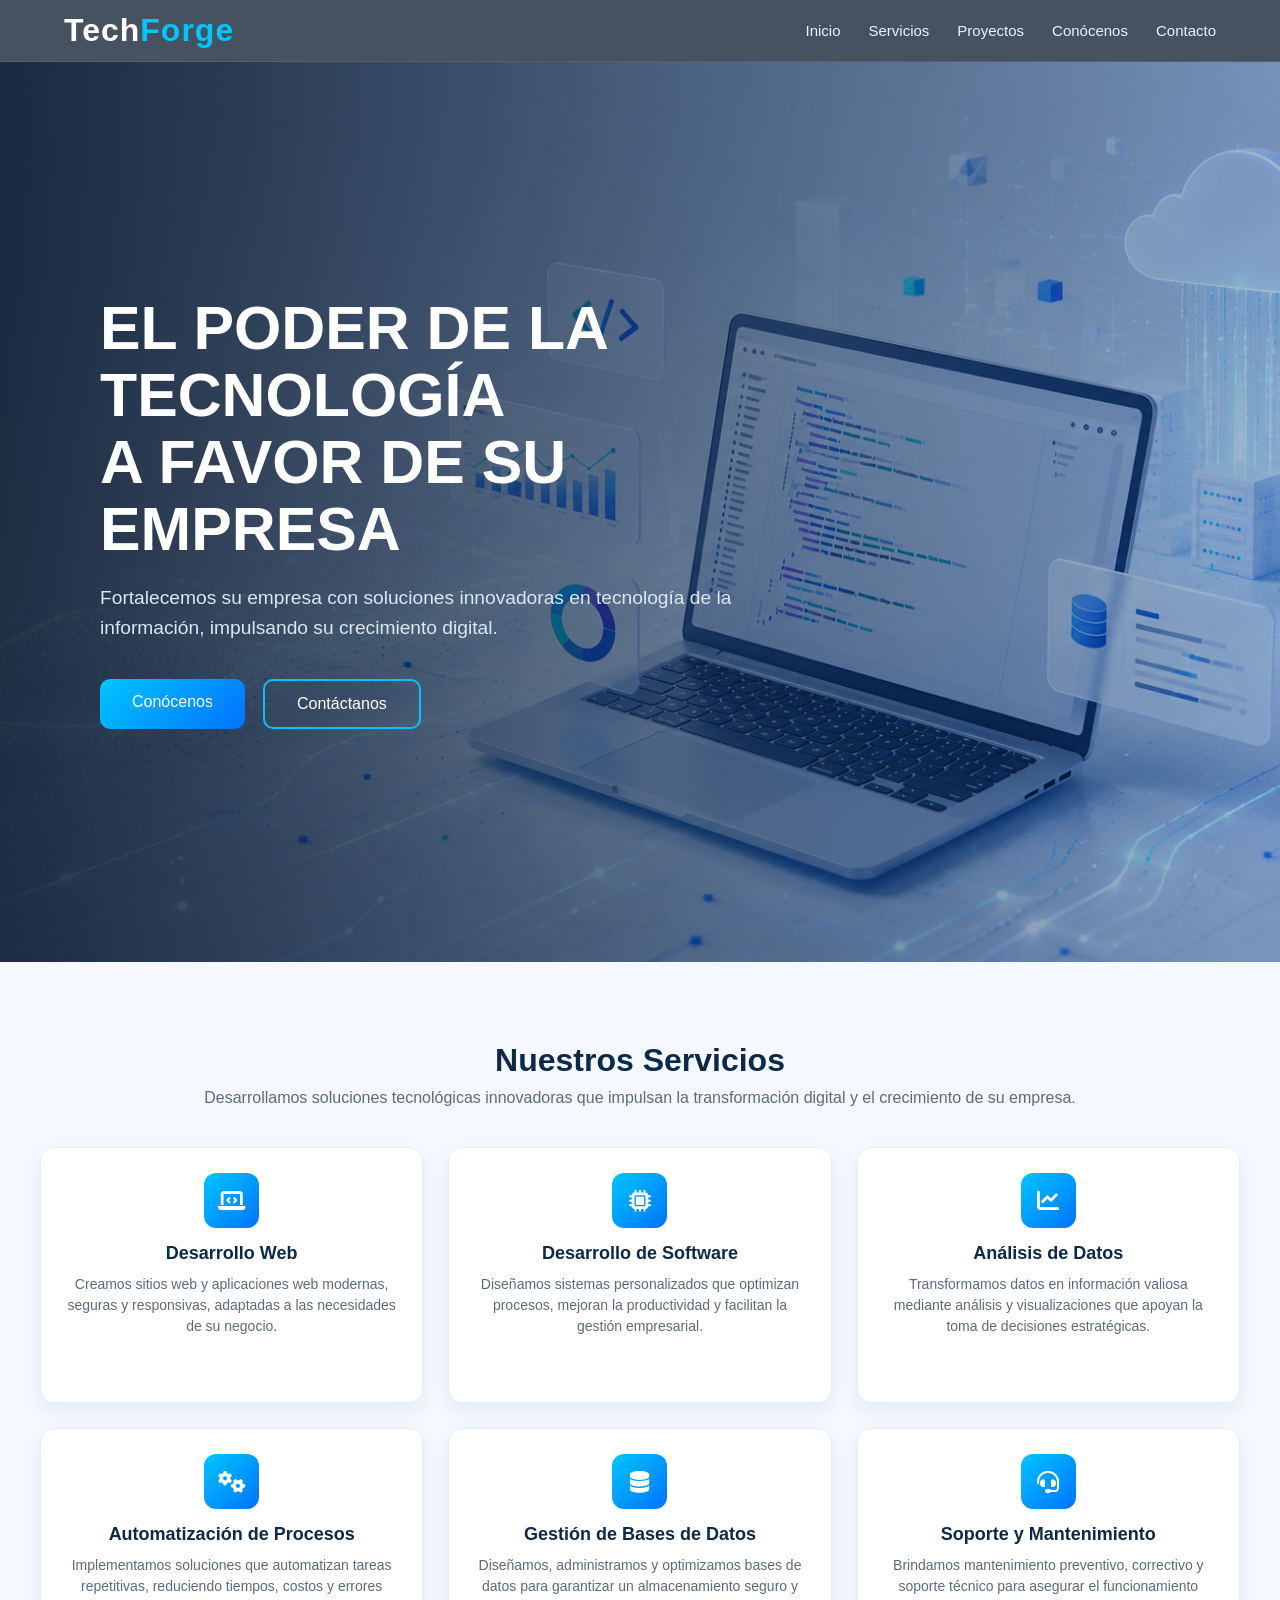
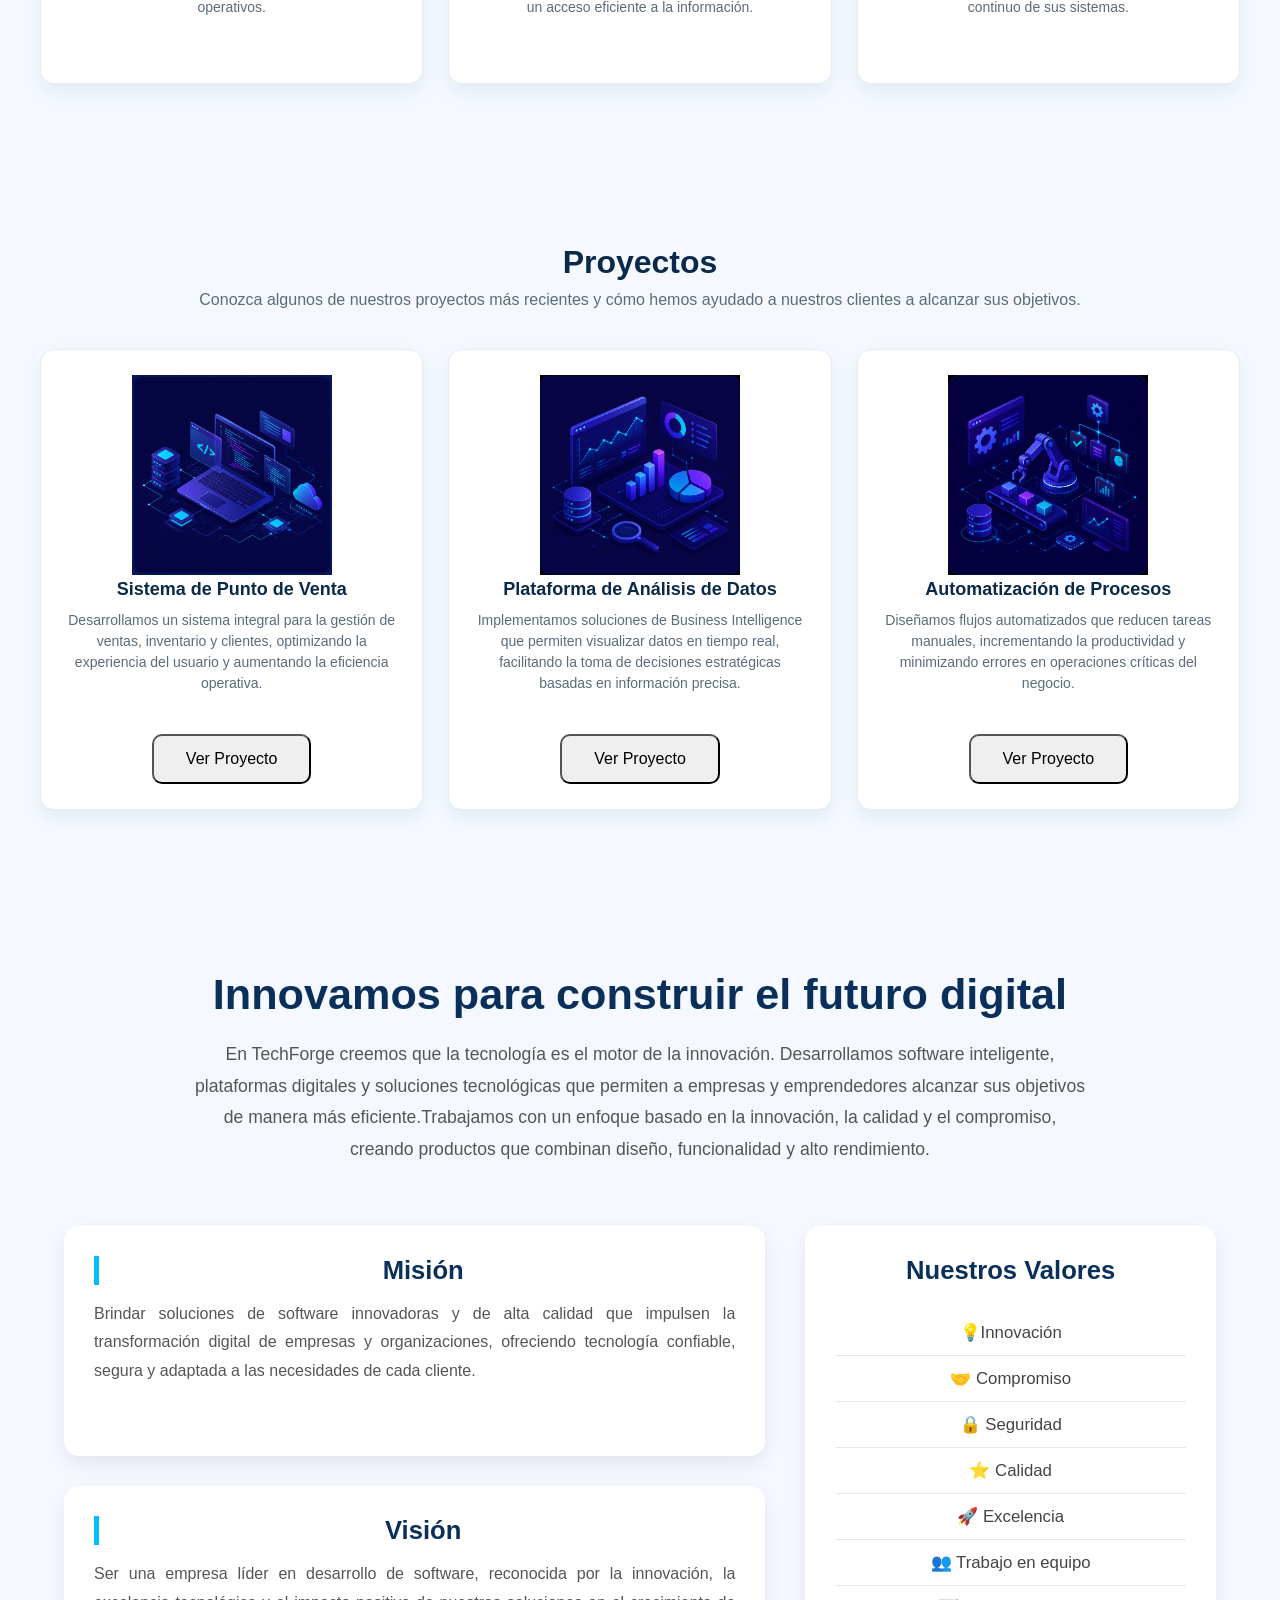
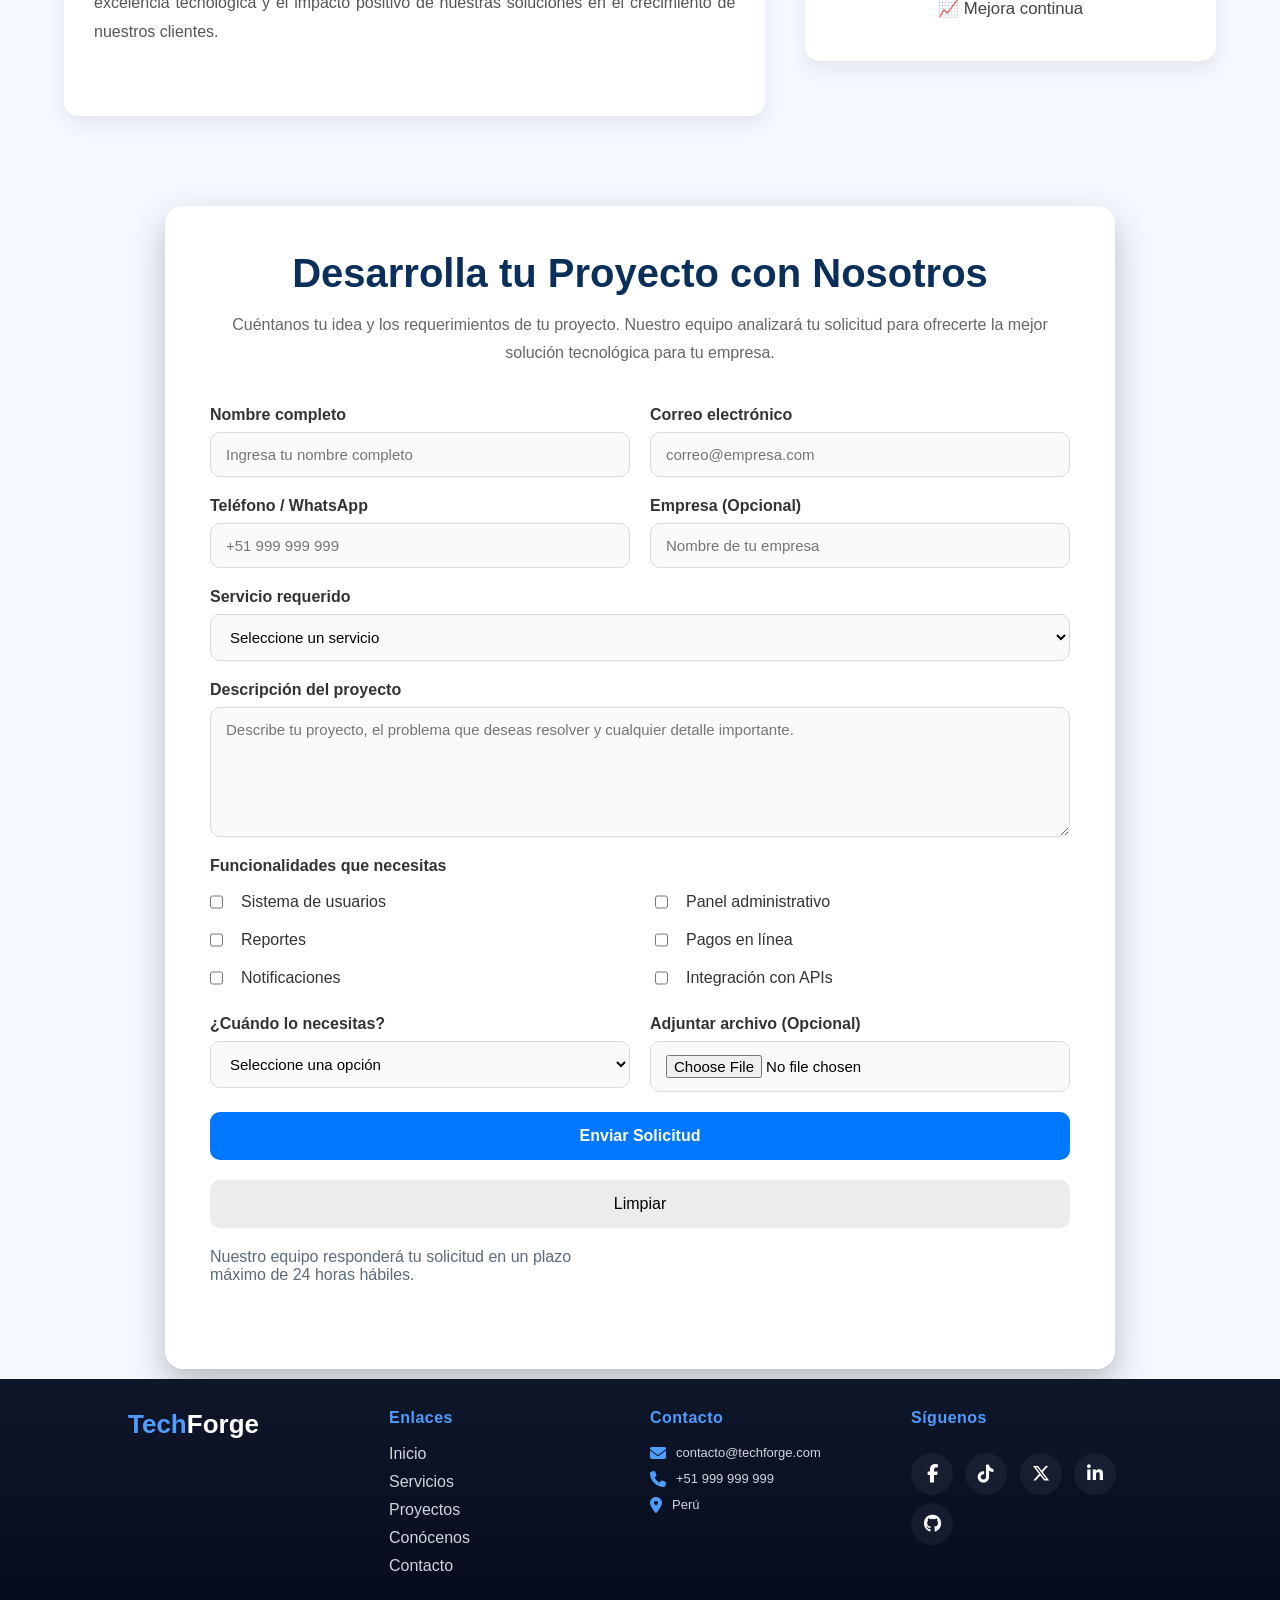
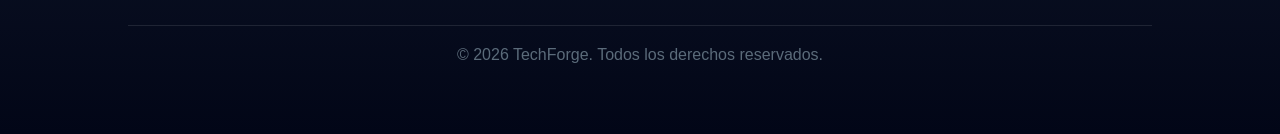
==== commit ee970ca4: "css" ====
--- a/index.html
+++ b/index.html
@@ -6,12 +6,12 @@
     <title>SOFTDATA</title>
     <link rel="icon" href="img/logo.png" type="image/png">
     <link rel="stylesheet" href="https://cdnjs.cloudflare.com/ajax/libs/font-awesome/6.5.2/css/all.min.css">
-    <link rel="stylesheet" href="css_principal/encabezado.css">
-    <link rel="stylesheet" href="css_principal/inicio.css">
-    <link rel="stylesheet" href="css_principal/servicios.css">
-    <link rel="stylesheet" href="css_principal/conocenos.css">
-    <link rel="stylesheet" href="css_principal/contacto.css">
-    <link rel="stylesheet" href="css_principal/footer.css">
+    <link rel="stylesheet" href="css/encabezado.css">
+    <link rel="stylesheet" href="css/inicio.css">
+    <link rel="stylesheet" href="css/servicios.css">
+    <link rel="stylesheet" href="css/conocenos.css">
+    <link rel="stylesheet" href="css/contacto.css">
+    <link rel="stylesheet" href="css/footer.css">
 
 </head>
 <body>
--- a/css/encabezado.css
+++ b/css/encabezado.css
@@ -0,0 +1,108 @@
+/*RESET BÁSICO*/
+* {
+    margin: 0;
+    padding: 0;
+    box-sizing: border-box;
+    font-family: Arial, sans-serif;
+}
+
+/*HEADER MODERNO*/
+.header {
+    position: sticky;
+    top: 0;
+    z-index: 1000;
+
+    background: rgba(10, 25, 45, 0.75);
+    backdrop-filter: blur(12px);
+    border-bottom: 1px solid rgba(255, 255, 255, 0.08);
+}
+
+/* CONTENEDOR */
+.header__container {
+    width: 90%;
+    max-width: 1200px;
+    margin: auto;
+
+    display: flex;
+    justify-content: space-between;
+    align-items: center;
+    padding: 12px 0;
+}
+
+/*LOGO*/ 
+.header__logo{
+    display: flex;
+    align-items: center;
+}
+
+.logo{
+    text-decoration: none;
+    font-size: 2rem;
+    font-weight: 700;
+    letter-spacing: 1px;
+    transition: .3s ease;
+}
+
+.logo-tech{
+    color: #ffffff;
+}
+
+.logo-forge{
+    color: #00c6ff;
+}
+
+.logo:hover{
+    transform: scale(1.05);
+    text-shadow: 0 0 10px rgba(0,198,255,.6);
+}
+/* NAV */
+.header__nav ul {
+    list-style: none;
+    display: flex;
+    gap: 28px;
+}
+
+/* LINKS */
+.header__nav a {
+    text-decoration: none;
+    color: #eaf2ff;
+    font-weight: 500;
+    font-size: 15px;
+    position: relative;
+    transition: 0.3s;
+}
+
+/* EFECTO LINEA ANIMADA */
+.header__nav a::after {
+    content: "";
+    position: absolute;
+    left: 0;
+    bottom: -6px;
+    width: 0%;
+    height: 2px;
+    background: linear-gradient(90deg, #00c6ff, #0072ff);
+    transition: 0.3s;
+}
+
+.header__nav a:hover {
+    color: #00c6ff;
+}
+
+.header__nav a:hover::after {
+    width: 100%;
+}
+
+/*RESPONSIVE */
+@media (max-width: 768px) {
+
+    .header__container {
+        flex-direction: column;
+        gap: 10px;
+    }
+
+    .header__nav ul {
+        flex-wrap: wrap;
+        justify-content: center;
+        gap: 15px;
+    }
+}
--- a/css/inicio.css
+++ b/css/inicio.css
@@ -0,0 +1,108 @@
+/*HERO / INICIO*/
+.inicio {
+    position: relative;
+    height: 100vh;
+    background-image: url('../img/inicio2.png');
+    background-size: cover;
+    background-position: center;
+    display: flex;
+    align-items: center;
+    color: white;
+}
+
+/* OSCURECER FONDO PARA LEGIBILIDAD */
+.overlay {
+    position: absolute;
+    inset: 0;
+    background: linear-gradient(
+        90deg,
+        rgba(5, 20, 40, 0.85),
+        rgba(0, 60, 120, 0.35)
+    );
+}
+
+/* CONTENIDO */
+.inicio__contenido {
+    position: relative;
+    max-width: 1200px;
+    margin: auto;
+    padding: 0 60px;
+    width: 100%;
+}
+
+/* TEXTO */
+.inicio__texto {
+    max-width: 650px;
+}
+
+.inicio__texto h1 {
+    font-size: 3.8rem;
+    font-weight: 800;
+    line-height: 1.1;
+    margin-bottom: 20px;
+    color: #ffffff;
+}
+
+.inicio__texto p {
+    font-size: 1.2rem;
+    line-height: 1.6;
+    color: #dbe7f3;
+    margin-bottom: 35px;
+}
+
+/* BOTONES */
+.inicio__botones {
+    display: flex;
+    gap: 18px;
+}
+
+/* BOTÓN BASE */
+.btn {
+    padding: 14px 32px;
+    border-radius: 10px;
+    font-size: 1rem;
+    text-decoration: none;
+    font-weight: 500;
+    transition: 0.3s ease;
+}
+
+/* PRIMARIO */
+.btn-primary {
+    background: linear-gradient(135deg, #00c6ff, #0072ff);
+    color: white;
+    border: none;
+}
+
+.btn-primary:hover {
+    transform: translateY(-3px);
+    box-shadow: 0 10px 25px rgba(0, 150, 255, 0.3);
+}
+
+/* OUTLINE */
+.btn-outline {
+    border: 2px solid #00c6ff;
+    color: white;
+    background: transparent;
+}
+
+.btn-outline:hover {
+    background: #00c6ff;
+    color: #001018;
+}
+
+/* RESPONSIVE */
+@media (max-width: 768px) {
+    .inicio__contenido {
+        padding: 0 25px;
+        text-align: center;
+    }
+
+    .inicio__texto h1 {
+        font-size: 2.5rem;
+    }
+
+    .inicio__botones {
+        justify-content: center;
+        flex-wrap: wrap;
+    }
+}
--- a/css/servicios.css
+++ b/css/servicios.css
@@ -0,0 +1,88 @@
+/* SECCIÓN GENERAL*/
+.servicios,
+.proyectos {
+    padding: 80px 20px;
+    background: #f5f9ff;
+    font-family: Arial, sans-serif;
+}
+
+.contenedor {
+    max-width: 1200px;
+    margin: auto;
+    text-align: center;
+}
+
+h3 {
+    font-size: 32px;
+    color: #0b2a4a;
+    margin-bottom: 10px;
+}
+
+p {
+    color: #5b6b7a;
+    margin-bottom: 40px;
+    font-size: 16px;
+}
+
+/* GRID DE CARTAS (3 FILAS)*/
+.cartas {
+    display: grid;
+    grid-template-columns: repeat(3, 1fr); /* 3 columnas = 3 por fila */
+    gap: 25px;
+}
+
+/* CARTA ESTILO SOFTDATA*/
+.carta {
+    background: #ffffff;
+    border-radius: 14px;
+    padding: 25px;
+    box-shadow: 0 8px 20px rgba(0, 60, 120, 0.08);
+    transition: all 0.3s ease;
+    border: 1px solid #e6eef7;
+}
+
+.carta:hover {
+    transform: translateY(-8px);
+    box-shadow: 0 12px 30px rgba(0, 80, 160, 0.15);
+}
+
+/* ICONO */
+.carta span {
+    display: inline-flex;
+    align-items: center;
+    justify-content: center;
+    width: 55px;
+    height: 55px;
+    background: linear-gradient(135deg, #00c6ff, #0072ff);
+    border-radius: 12px;
+    margin-bottom: 15px;
+    color: #fff;
+    font-size: 22px;
+}
+
+/* TITULO */
+.carta h4 {
+    font-size: 18px;
+    color: #0b2a4a;
+    margin-bottom: 10px;
+}
+
+/* TEXTO */
+.carta p {
+    font-size: 14px;
+    color: #5b6b7a;
+    line-height: 1.5;
+}
+
+/* RESPONSIVE */
+@media (max-width: 992px) {
+    .cartas {
+        grid-template-columns: repeat(2, 1fr);
+    }
+}
+
+@media (max-width: 600px) {
+    .cartas {
+        grid-template-columns: 1fr;
+    }
+}
--- a/css/conocenos.css
+++ b/css/conocenos.css
@@ -0,0 +1,127 @@
+.conocenos{
+    padding: 80px 0;
+    background: #f5f9ff;
+}
+
+.conocenos .contenedor{
+    width: 90%;
+    max-width: 1200px;
+    margin: auto;
+}
+
+/* Título */
+
+.cnt-titulo{
+    text-align: center;
+    margin-bottom: 60px;
+}
+
+.cnt-titulo h3{
+    font-size: 2.7rem;
+    color: #0a2f5a;
+    margin-bottom: 20px;
+}
+
+.cnt-titulo p{
+    max-width: 900px;
+    margin: auto;
+    color: #555;
+    font-size: 1.1rem;
+    line-height: 1.8;
+}
+
+/* Contenedor principal */
+
+.cnt-parrafos{
+    display: flex;
+    justify-content: space-between;
+    gap: 40px;
+    align-items: flex-start;
+}
+
+/* Misión y Visión */
+
+.objetivo{
+    flex: 2;
+    display: flex;
+    flex-direction: column;
+    gap: 30px;
+}
+
+.mision,
+.vision{
+    background: #fff;
+    padding: 30px;
+    border-radius: 15px;
+    box-shadow: 0 8px 20px rgba(0,0,0,.08);
+    transition: .3s;
+}
+
+.mision:hover,
+.vision:hover{
+    transform: translateY(-5px);
+}
+
+.mision h4,
+.vision h4{
+    color: #0a2f5a;
+    font-size: 1.6rem;
+    margin-bottom: 15px;
+    border-left: 5px solid #00bfff;
+    padding-left: 12px;
+}
+
+.mision p,
+.vision p{
+    color: #555;
+    line-height: 1.8;
+    text-align: justify;
+}
+
+/* Valores */
+
+.valores{
+    flex: 1;
+    background: #fff;
+    padding: 30px;
+    border-radius: 15px;
+    box-shadow: 0 8px 20px rgba(0,0,0,.08);
+}
+
+.valores h4{
+    text-align: center;
+    margin-bottom: 25px;
+    font-size: 1.6rem;
+    color: #0a2f5a;
+}
+
+.valores ul{
+    list-style: none;
+    padding: 0;
+}
+
+.valores li{
+    padding: 12px 0;
+    border-bottom: 1px solid #e8e8e8;
+    font-size: 1.05rem;
+    color: #444;
+}
+
+.valores li:last-child{
+    border-bottom: none;
+}
+
+/* Responsive */
+
+@media(max-width:900px){
+
+    .cnt-parrafos{
+        flex-direction: column;
+    }
+
+    .objetivo,
+    .valores{
+        width: 100%;
+    }
+
+}
--- a/css/contacto.css
+++ b/css/contacto.css
@@ -0,0 +1,202 @@
+/*CONTACTO*/
+
+.contacto{
+    padding: 10px 0;
+    background: #f5f9ff;
+}
+
+.personalisado{
+    width: 100%;
+    max-width: 950px;
+    margin: auto;
+    background: #fff;
+    padding: 45px;
+    border-radius: 18px;
+    box-shadow: 0 15px 35px rgba(0,0,0,.25);
+}
+
+.personalisado h3{
+    text-align: center;
+    font-size: 2.5rem;
+    color: #0a2f5a;
+    margin-bottom: 15px;
+}
+
+.personalisado>p{
+    text-align: center;
+    color: #666;
+    line-height: 1.7;
+    margin-bottom: 40px;
+}
+
+/*FORMULARIO*/
+
+.personalisado form{
+    display: grid;
+    grid-template-columns: 1fr 1fr;
+    gap: 20px;
+}
+
+/* Campos que ocupan toda la fila */
+
+.personalisado textarea,
+.personalisado button,
+.personalisado input[type=file],
+.personalisado select[name=tiempo]{
+    grid-column: 1/3;
+}
+
+/* Etiquetas */
+
+.personalisado label{
+    display: block;
+    margin-bottom: 8px;
+    font-weight: 600;
+    color: #333;
+}
+
+/* Inputs */
+
+.personalisado input,
+.personalisado select,
+.personalisado textarea{
+    width: 100%;
+    padding: 13px 15px;
+    border: 1px solid #d9d9d9;
+    border-radius: 10px;
+    font-size: 15px;
+    outline: none;
+    transition: .3s;
+    background: #fafafa;
+}
+
+.personalisado input:focus,
+.personalisado select:focus,
+.personalisado textarea:focus{
+    border-color: #00bfff;
+    box-shadow: 0 0 8px rgba(0,191,255,.3);
+    background: #fff;
+}
+
+.personalisado textarea{
+    resize: vertical;
+    min-height: 130px;
+}
+
+/*CHECKBOX*/
+
+.personalisado input[type=checkbox]{
+    width: auto;
+    margin-right: 8px;
+}
+
+.personalisado label:has(input[type=checkbox]){
+    display: flex;
+    align-items: center;
+    font-weight: normal;
+    margin-bottom: 8px;
+}
+
+/*BOTÓN*/
+
+.btnEnviar{
+    width: 100%;
+    padding: 15px;
+    background: linear-gradient(135deg,#00bfff,#0066ff);
+    color: #fff;
+    border: none;
+    border-radius: 10px;
+    font-size: 17px;
+    font-weight: bold;
+    cursor: pointer;
+    transition: .3s;
+}
+
+.btnEnviar:hover{
+    transform: translateY(-3px);
+    box-shadow: 0 8px 20px rgba(0,191,255,.35);
+}
+
+.campo{
+    display:flex;
+    flex-direction:column;
+}
+
+.campo-completo{
+    grid-column:1 / 3;
+}
+
+.checks{
+    display:grid;
+    grid-template-columns:repeat(2,1fr);
+    gap:12px 30px;
+    margin-top:10px;
+}
+
+.checks label{
+    display:flex;
+    align-items:center;
+    gap:10px;
+    cursor:pointer;
+    font-weight:500;
+}
+
+.checks input{
+    width:18px;
+    height:18px;
+}
+
+.botones{
+    display:flex;
+    gap:20px;
+}
+
+.btnEnviar,
+.btnLimpiar{
+    flex:1;
+    padding:15px;
+    border:none;
+    border-radius:10px;
+    cursor:pointer;
+    font-size:16px;
+    transition:.3s;
+}
+
+.btnEnviar{
+    background:#0077ff;
+    color:#fff;
+}
+
+.btnEnviar:hover{
+    background:#005fd1;
+}
+
+.btnLimpiar{
+    background:#ececec;
+}
+
+.btnLimpiar:hover{
+    background:#d8d8d8;
+}
+
+/*   RESPONSIVE*/
+
+@media(max-width:768px){
+
+    .personalisado{
+        padding:30px;
+    }
+
+    .personalisado form{
+        display:block;
+    }
+
+    .personalisado label{
+        margin-top:18px;
+    }
+
+    .btnEnviar{
+        margin-top:20px;
+    }
+
+}
--- a/css/footer.css
+++ b/css/footer.css
@@ -0,0 +1,140 @@
+:root{
+    --color-bg: #0f172a;
+    --color-card: #1e293b;
+    --color-primary: #4f9cff;
+    --color-text: #d1d5db;
+    --color-muted: #9ca3af;
+    --color-white: #ffffff;
+}
+
+/* FOOTER BASE */
+footer{ 
+    background: linear-gradient(180deg, #0f172a 0%, #020617 100%);
+    color: var(--color-white);
+    padding: 30px 10%;
+    display: grid;
+    grid-template-columns: repeat(auto-fit,minmax(230px,1fr));
+    gap: 20px;
+}
+
+/* TITULOS */
+footer h4{
+    font-size: 16px;
+    margin-bottom: 18px;
+    color: var(--color-primary);
+    letter-spacing: 0.5px;
+}
+
+/* LOGO */
+.footer-logo a{
+    text-decoration: none;
+    font-size: 26px;
+    font-weight: 700;
+    display: inline-block;
+}
+
+.footer-logo-tech{
+    color: var(--color-primary);
+}
+
+.footer-logo-forge{
+    color: var(--color-white);
+}
+
+/* NAVEGACIÓN */
+.footer-nav ul{
+    list-style: none;
+    padding: 0;
+}
+
+.footer-nav li{
+    margin-bottom: 10px;
+}
+
+.footer-nav a{
+    color: var(--color-text);
+    text-decoration: none;
+    position: relative;
+    transition: all .3s ease;
+}
+
+.footer-nav a::after{
+    content: "";
+    position: absolute;
+    left: 0;
+    bottom: -2px;
+    width: 0%;
+    height: 2px;
+    background: var(--color-primary);
+    transition: width .3s ease;
+}
+
+.footer-nav a:hover{
+    color: var(--color-white);
+}
+
+.footer-nav a:hover::after{
+    width: 100%;
+}
+
+/* CONTACTO */
+.footer-contacto p{
+    margin: 10px 0;
+    color: var(--color-text);
+    display: flex;
+    align-items: center;
+    gap: 10px;
+    font-size: 13px;
+}
+
+.footer-contacto i{
+    color: var(--color-primary);
+    font-size: 16px;
+}
+
+/* REDES SOCIALES */
+.red-social a{
+    display: inline-flex;
+    justify-content: center;
+    align-items: center;
+    width: 42px;
+    height: 42px;
+    margin-right: 8px;
+    margin-top: 8px;
+    border-radius: 50%;
+    background: rgba(255,255,255,0.05);
+    backdrop-filter: blur(6px);
+    color: var(--color-white);
+    text-decoration: none;
+    font-size: 18px;
+    transition: all .3s ease;
+}
+
+.red-social a:hover{
+    background: var(--color-primary);
+    transform: translateY(-4px) scale(1.05);
+    box-shadow: 0 8px 20px rgba(79,156,255,0.3);
+}
+
+/* COPYRIGHT */
+.footer-copy{
+    grid-column: 1/-1;
+    margin-top: 20px;
+    padding-top: 20px;
+    border-top: 1px solid rgba(255,255,255,.1);
+    text-align: center;
+    color: var(--color-muted);
+    font-size: 14px;
+}
+
+/* RESPONSIVE */
+@media (max-width: 768px){
+    footer{
+        padding: 50px 8% 20px;
+        gap: 25px;
+    }
+
+    .footer-logo a{
+        font-size: 28px;
+    }
+}
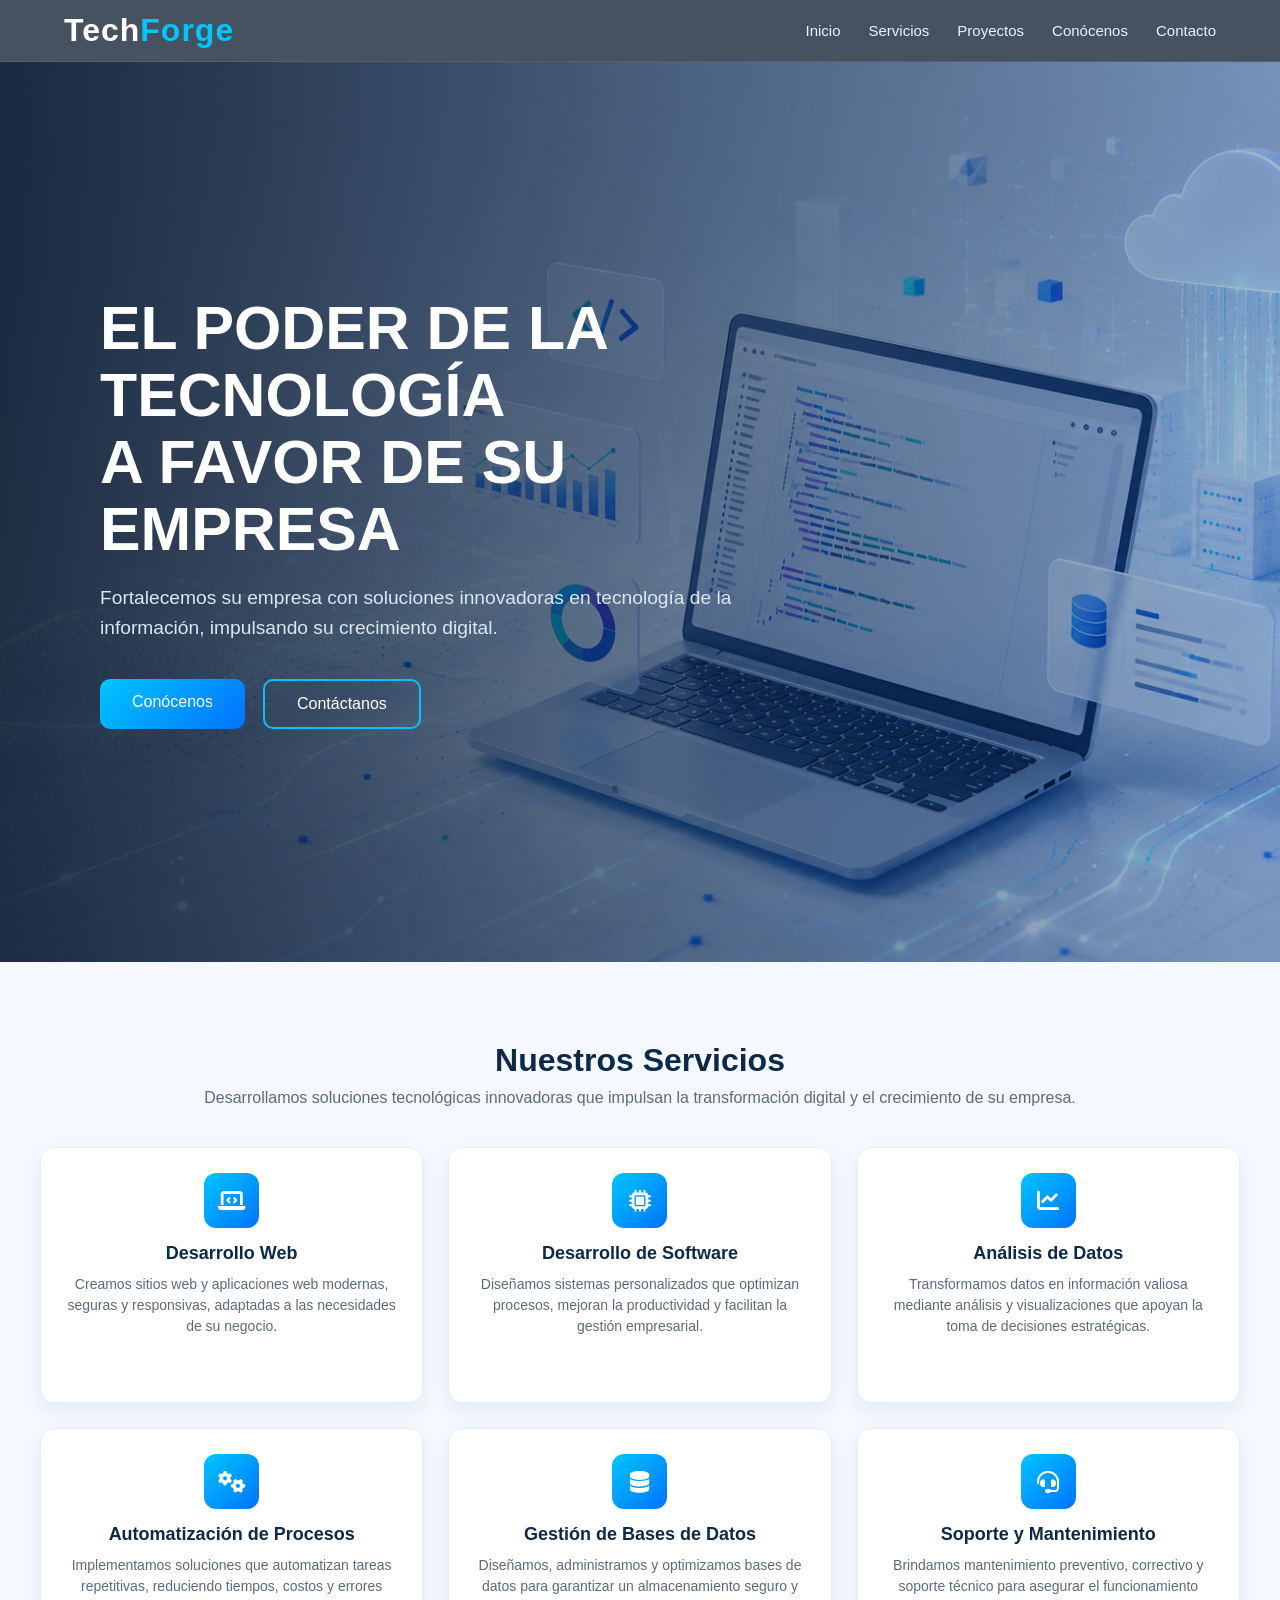
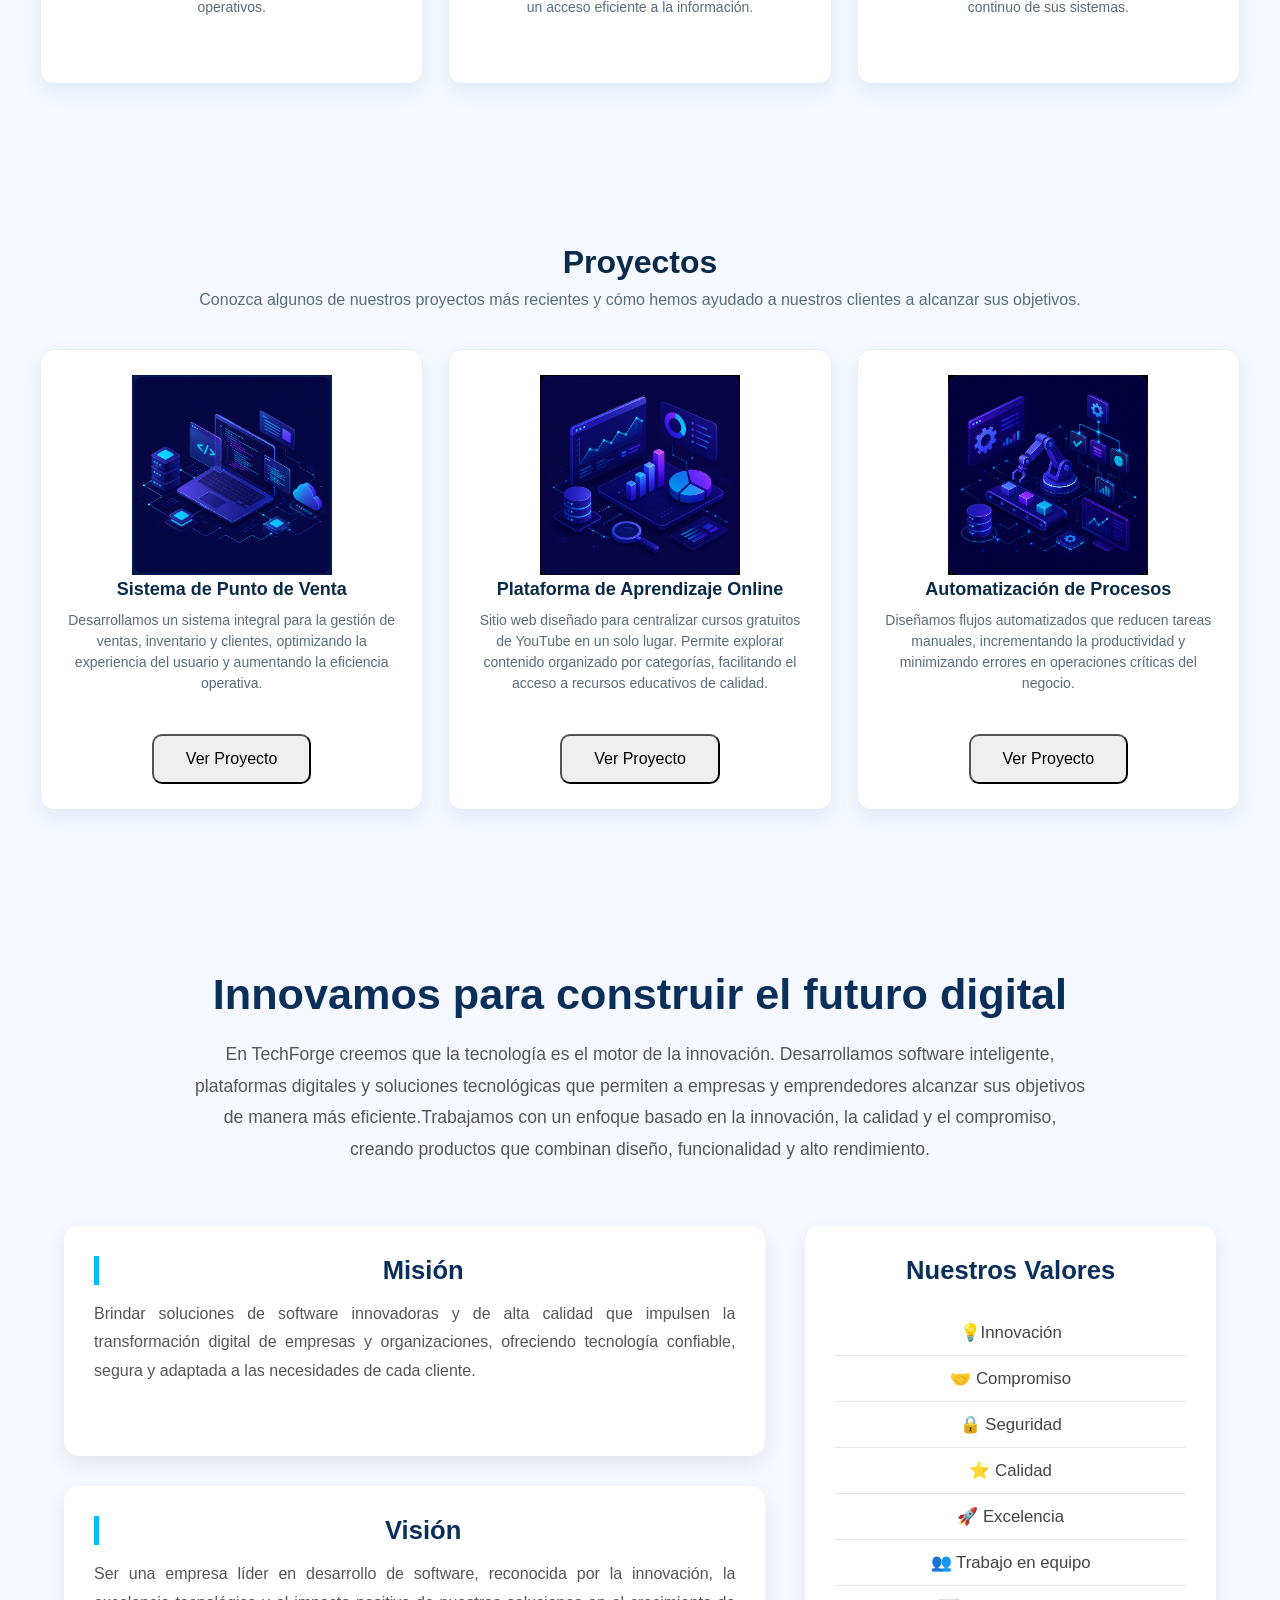
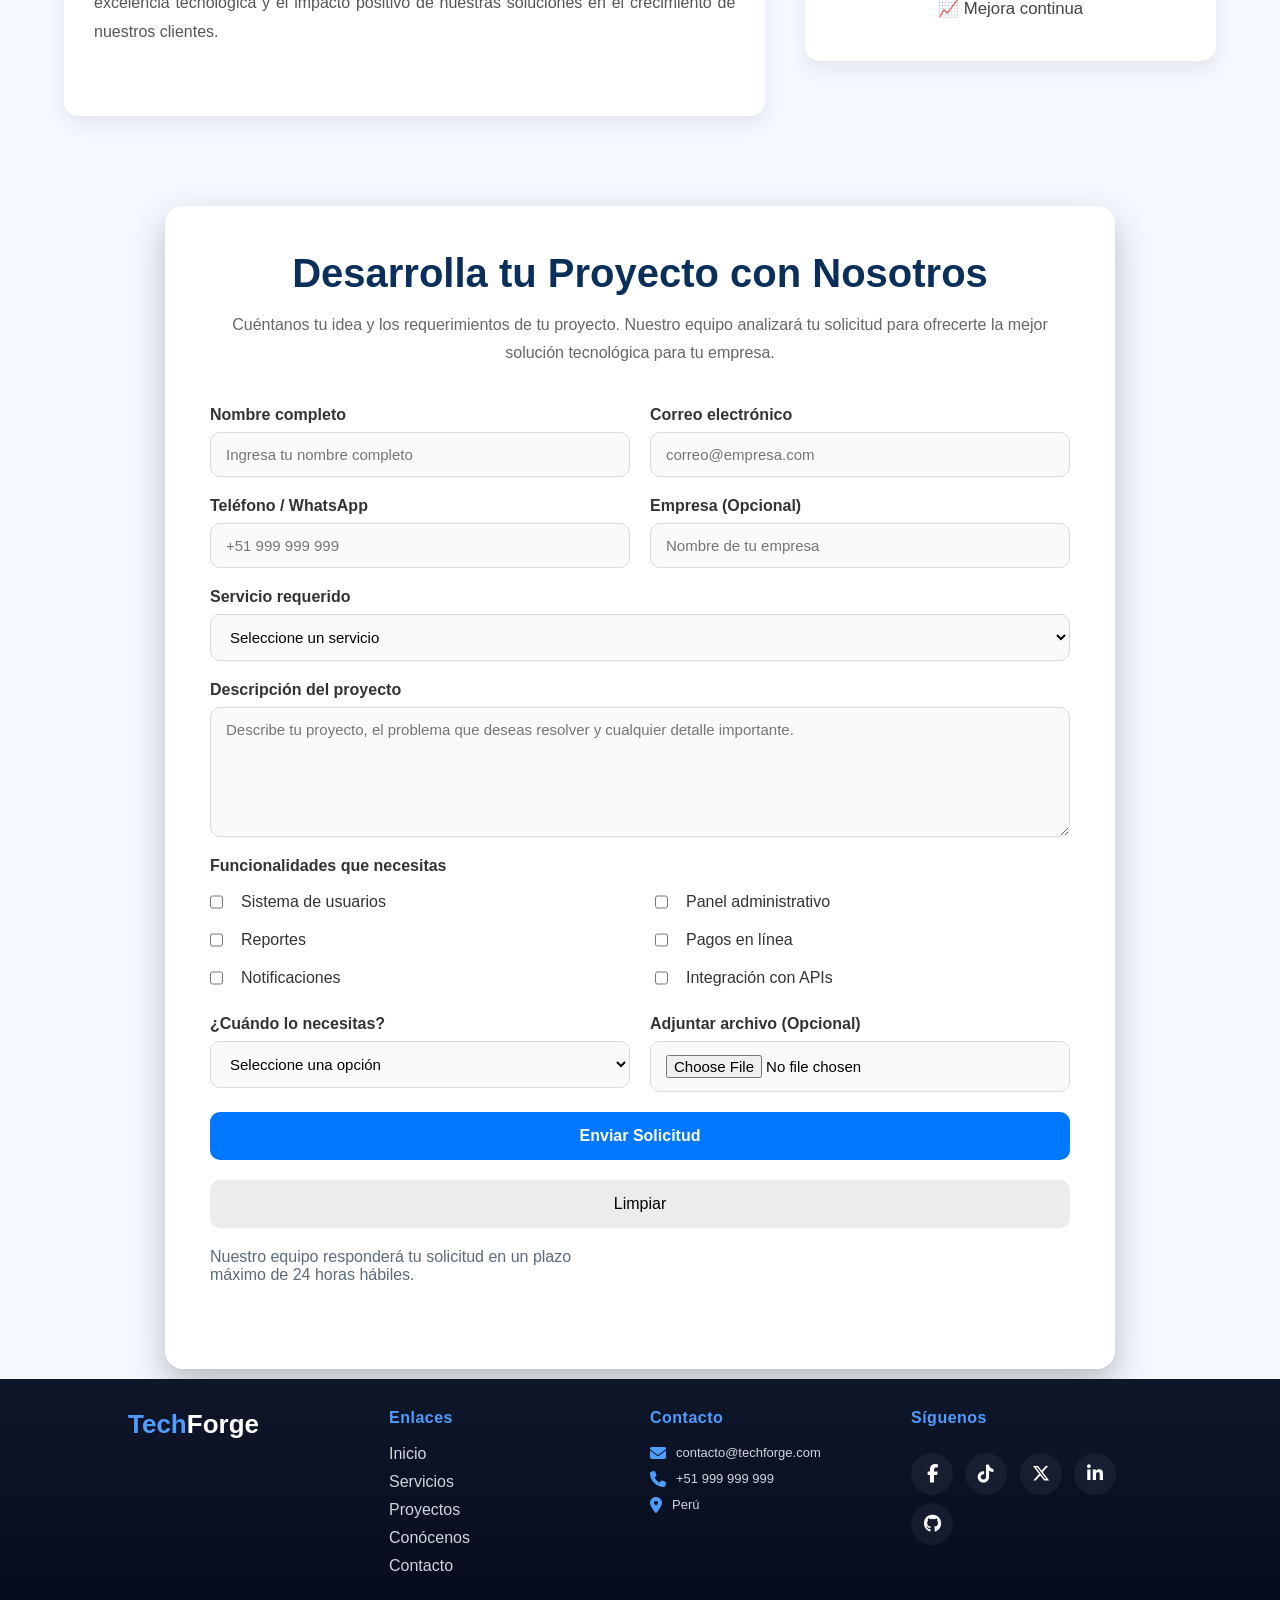
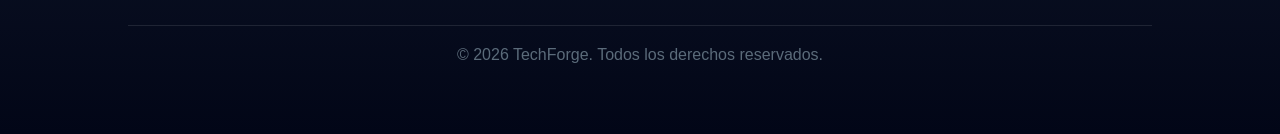
==== commit eb8dbd4e: "agregamos el ultimo proyecto" ====
--- a/index.html
+++ b/index.html
@@ -121,9 +121,9 @@
 
                         <div class="carta">
                             <img src="img/datos.png" alt="plataforma de analisis de datos" width="200">
-                            <h4>Plataforma de Análisis de Datos</h4>
-                            <p>Implementamos soluciones de Business Intelligence que permiten visualizar datos en tiempo real, facilitando la toma de decisiones estratégicas basadas en información precisa.</p>
-                            <a href="pgn_cursos/pgn_cursos.html" target="_blank"><button class="btn">Ver Proyecto</button></a>
+                            <h4>Plataforma de Aprendizaje Online</h4>
+                            <p>Sitio web diseñado para centralizar cursos gratuitos de YouTube en un solo lugar. Permite explorar contenido organizado por categorías, facilitando el acceso a recursos educativos de calidad.</p>
+                            <a href="cursos/pagina.html" target="_blank"><button class="btn">Ver Proyecto</button></a>
                         </div>
 
                         <div class="carta">
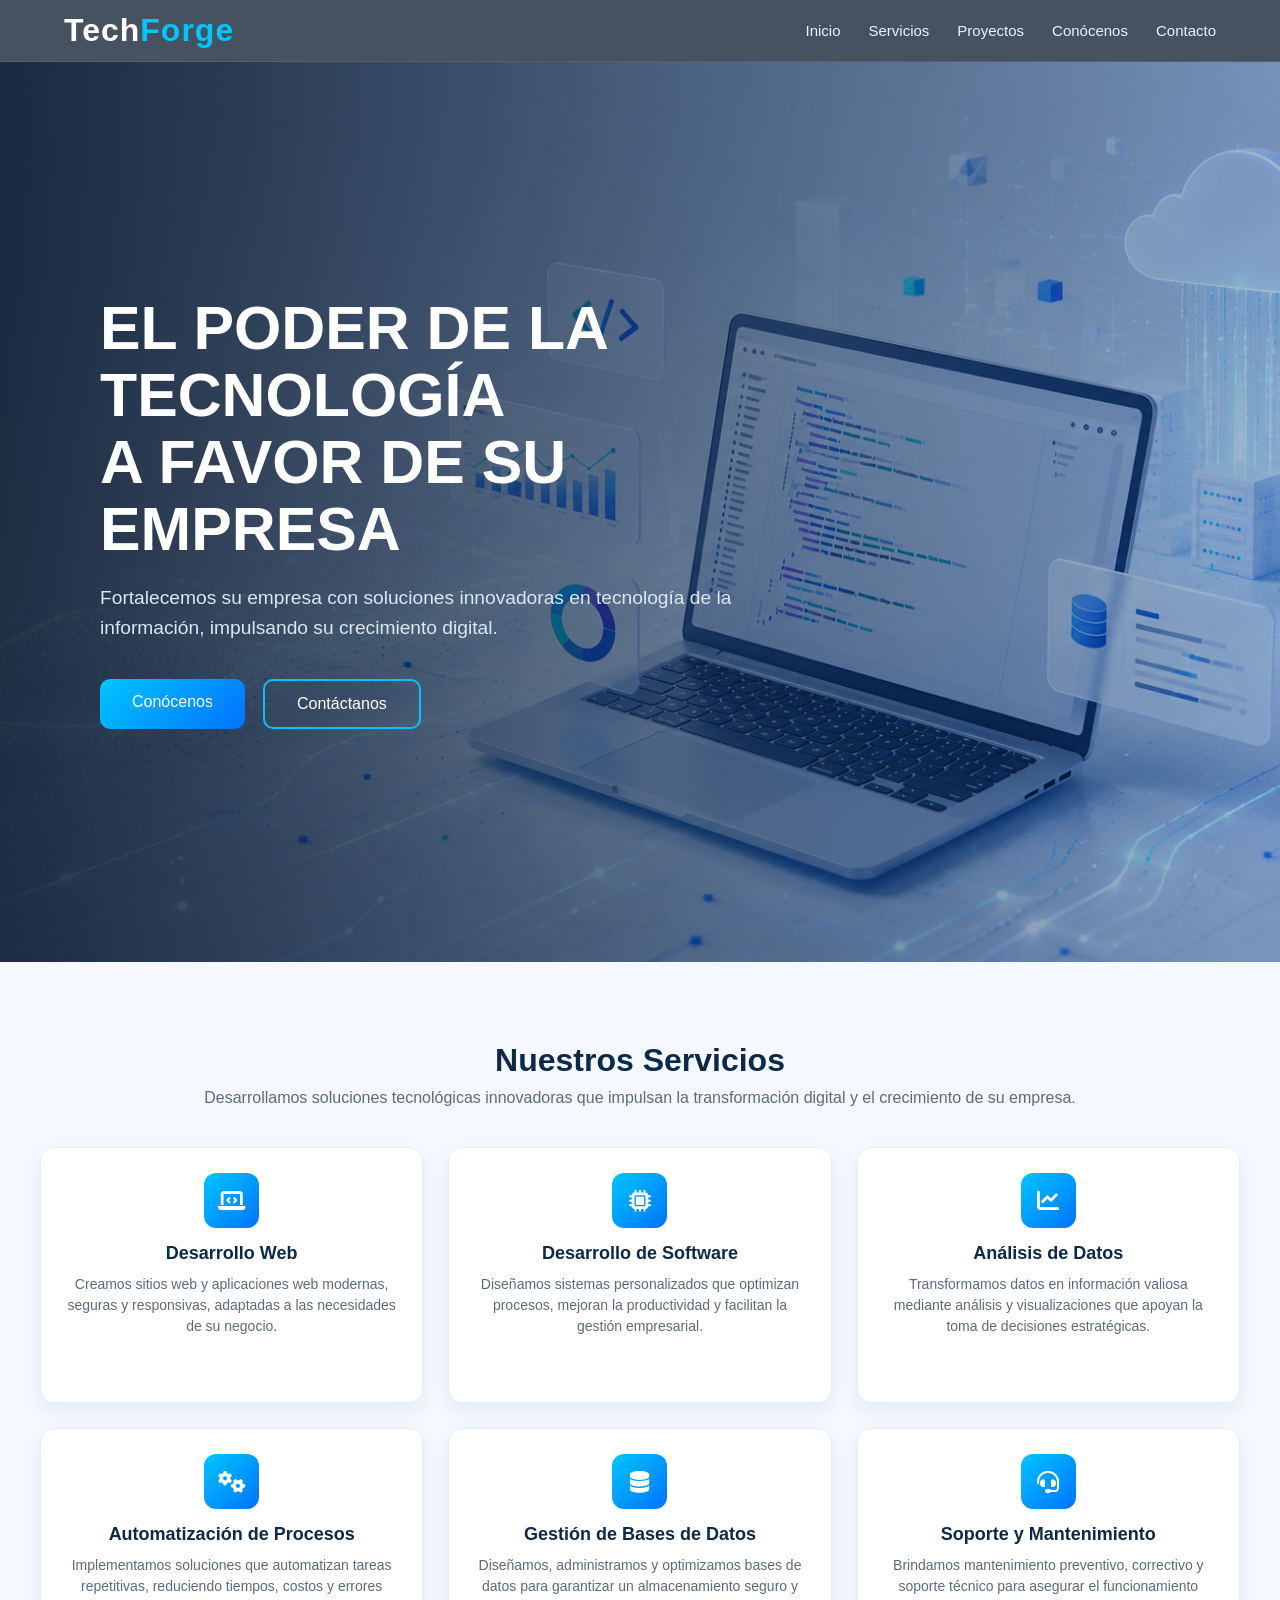
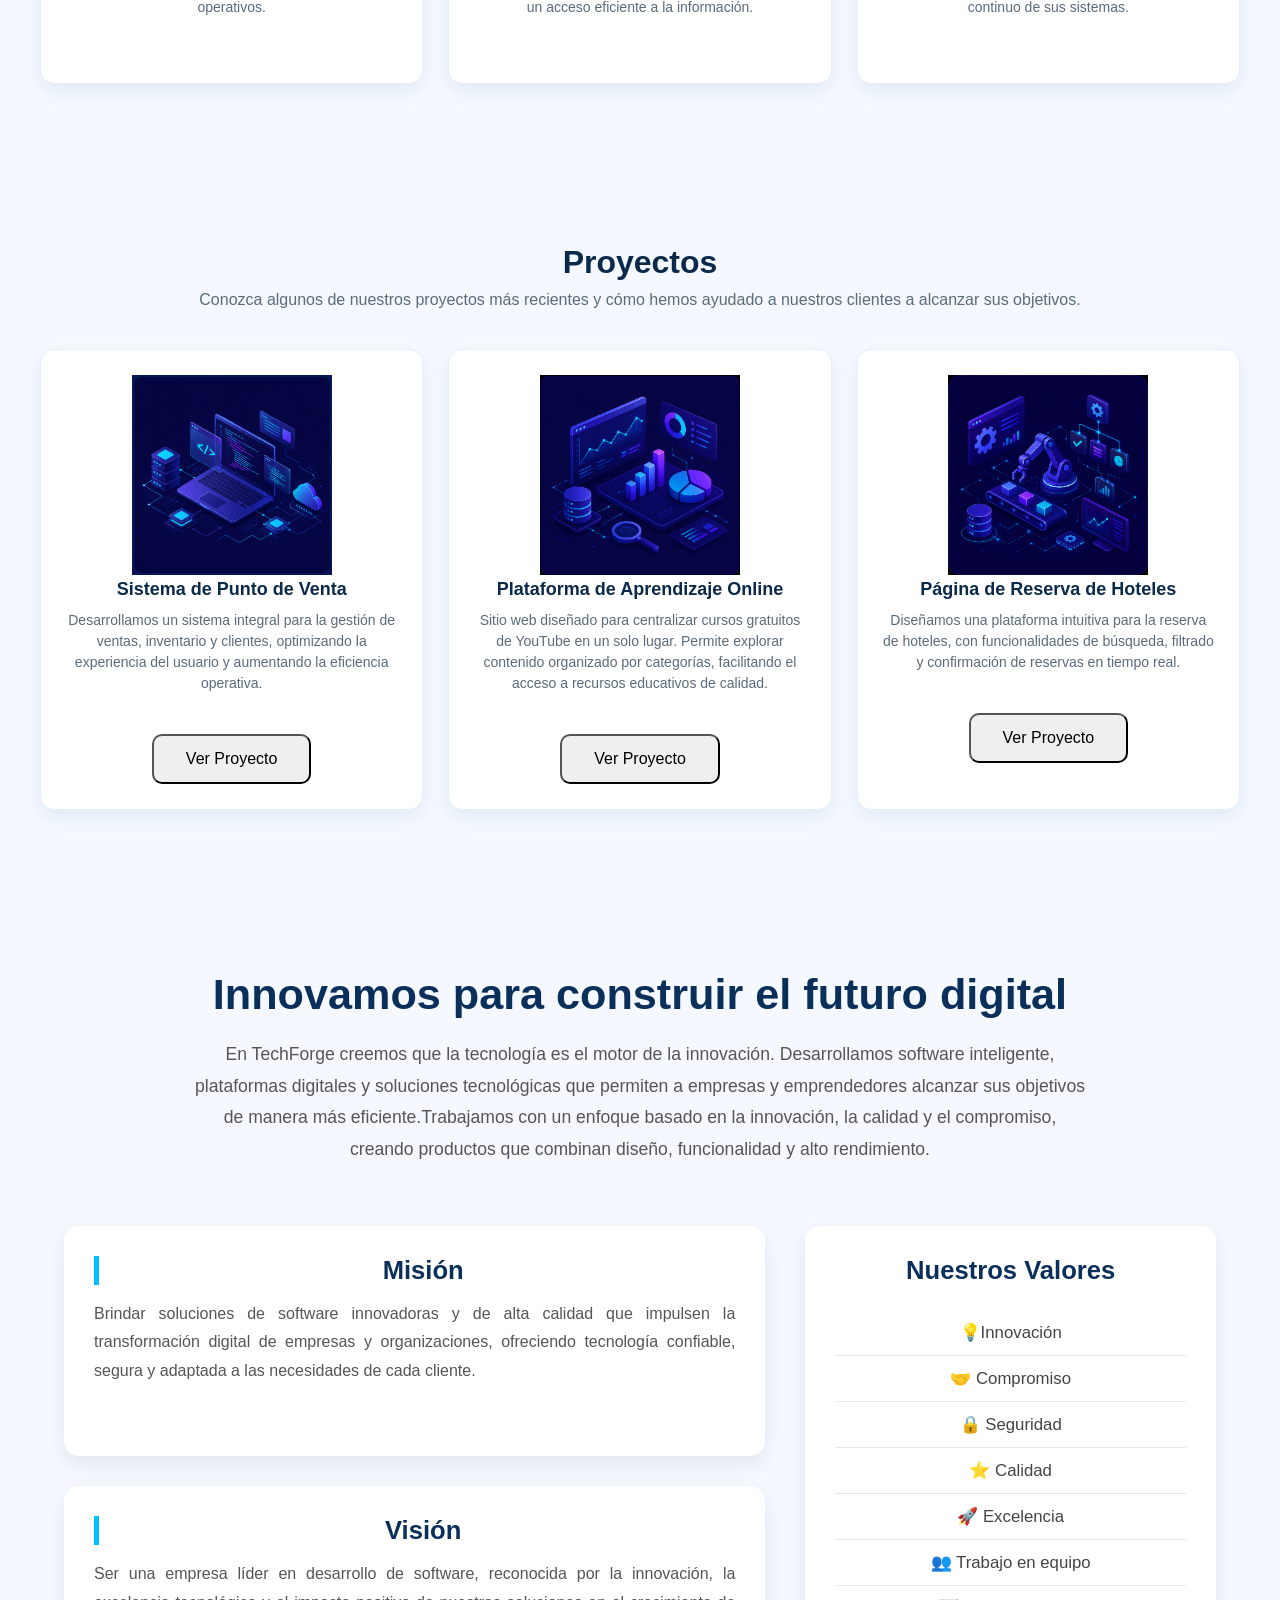
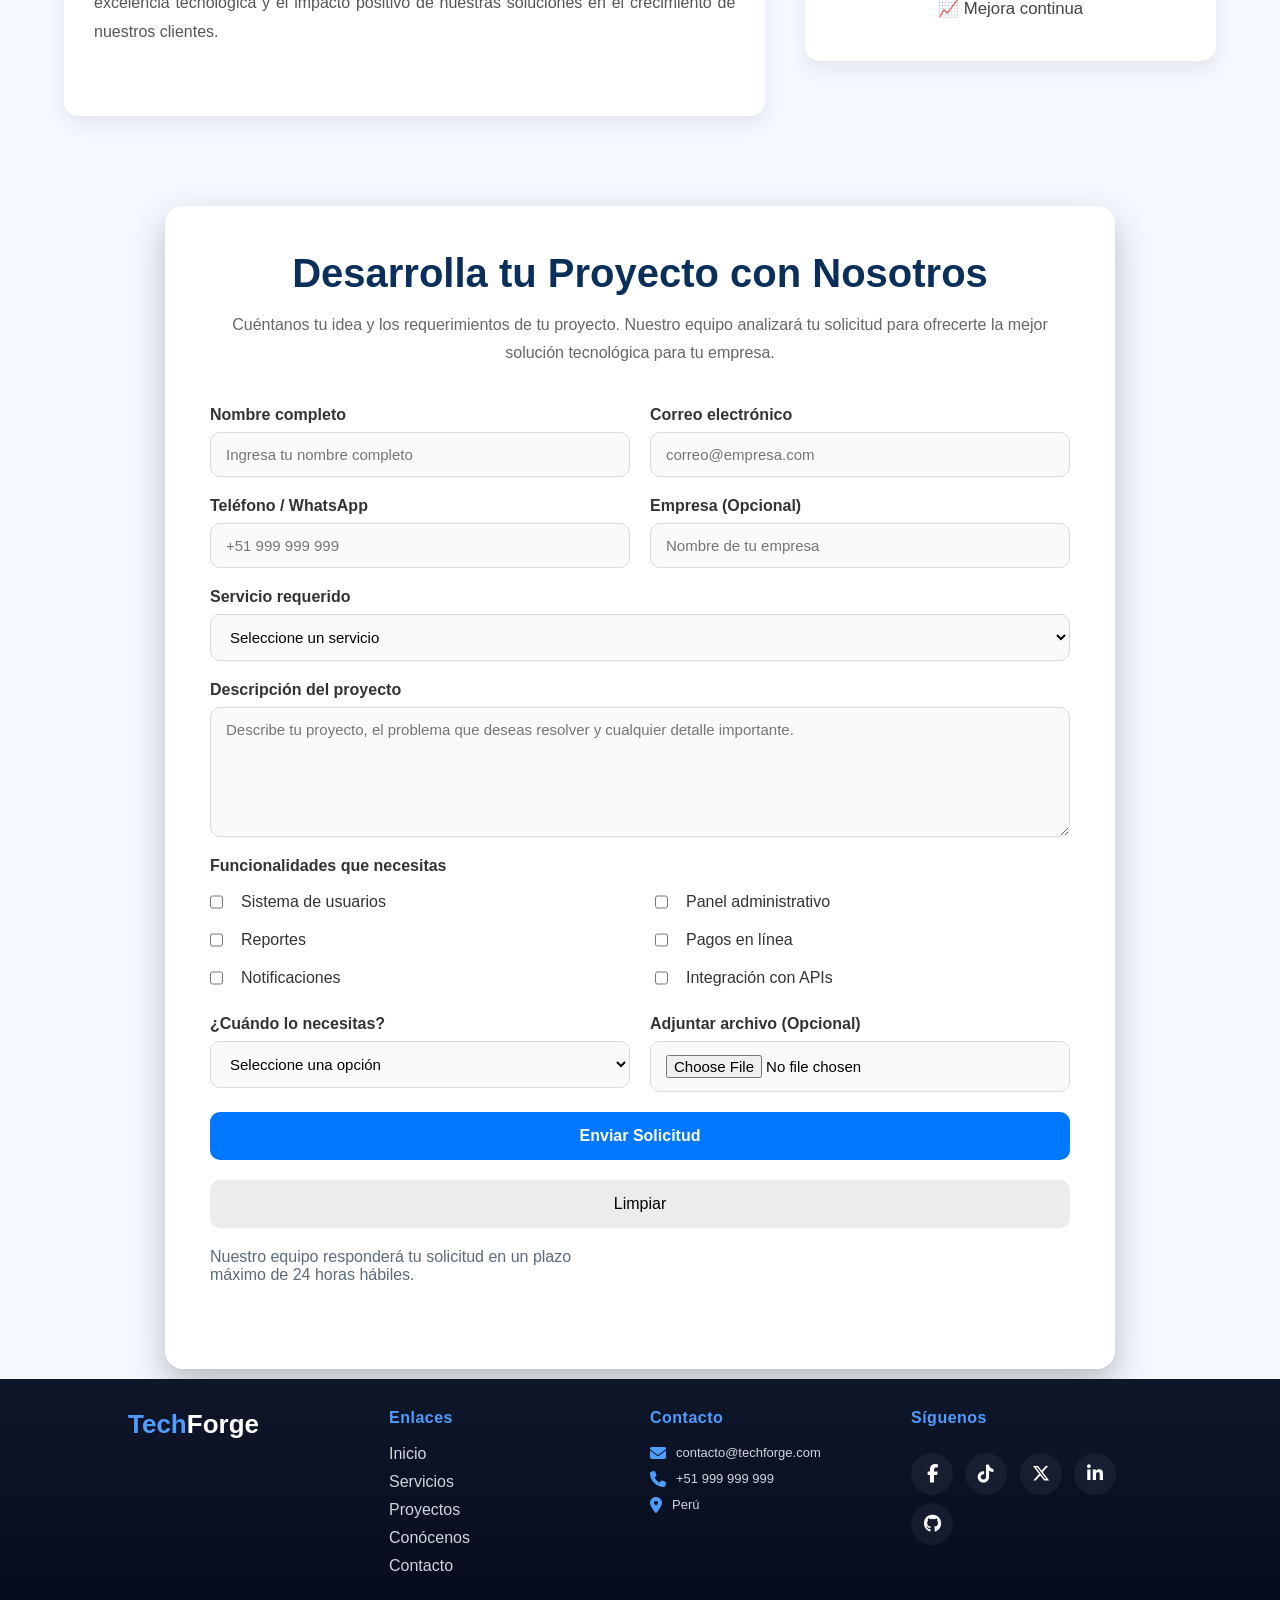
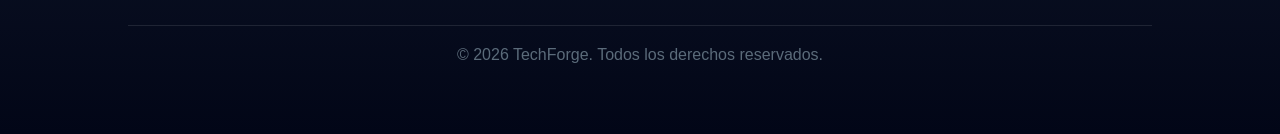
==== commit c711c1cb: "agregamos el ultimo proyecto" ====
--- a/index.html
+++ b/index.html
@@ -128,9 +128,9 @@
 
                         <div class="carta">
                             <img src="img/automatizacion.png" alt="Proyecto de automatizacion de procesos" width="200">
-                            <h4>Automatización de Procesos</h4>
-                            <p>Diseñamos flujos automatizados que reducen tareas manuales, incrementando la productividad y minimizando errores en operaciones críticas del negocio.</p>
-                            <a href="automatizacion.html" target="_blank"><button class="btn">Ver Proyecto</button></a>
+                            <h4>Página de Reserva de Hoteles</h4>
+                            <p>Diseñamos una plataforma intuitiva para la reserva de hoteles, con funcionalidades de búsqueda, filtrado y confirmación de reservas en tiempo real.</p>
+                            <a href="pgn-reserva/pagina.html" target="_blank"><button class="btn">Ver Proyecto</button></a>
                         </div>
                     </div>                
                 </div>
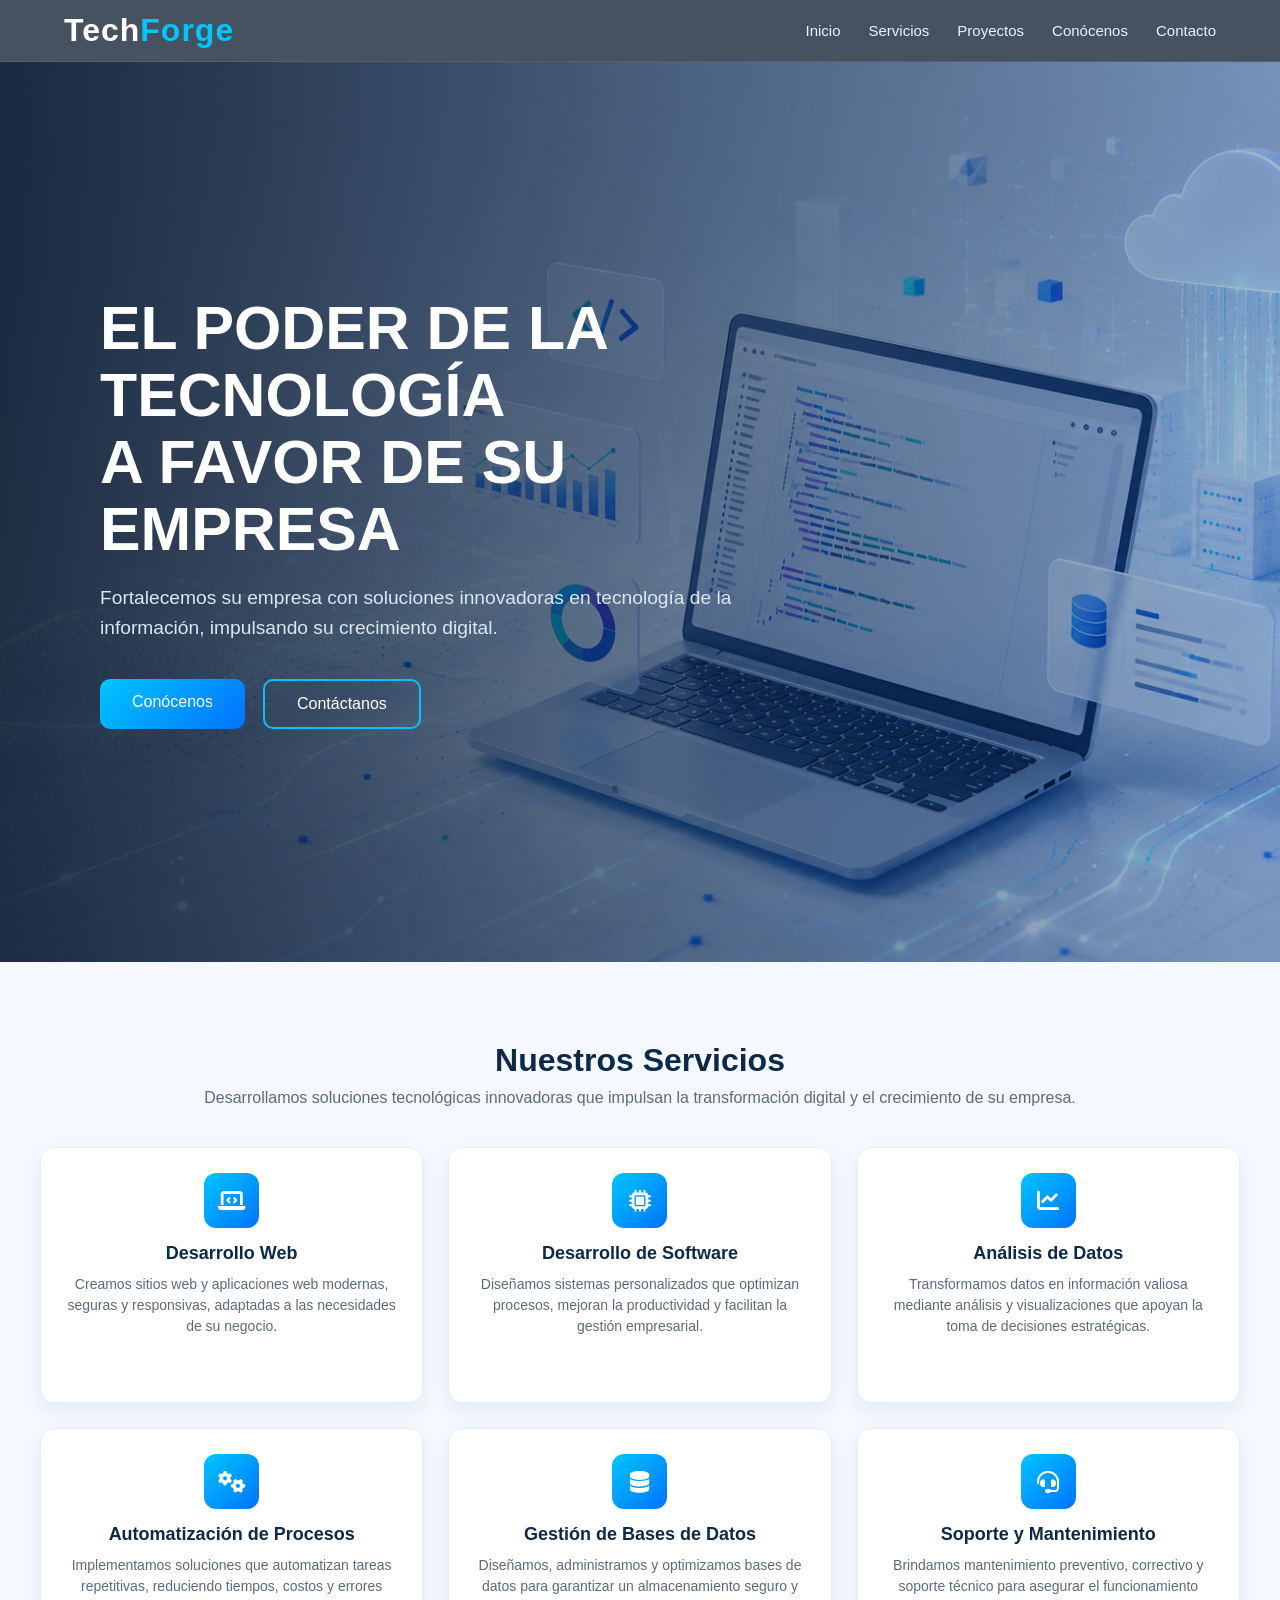
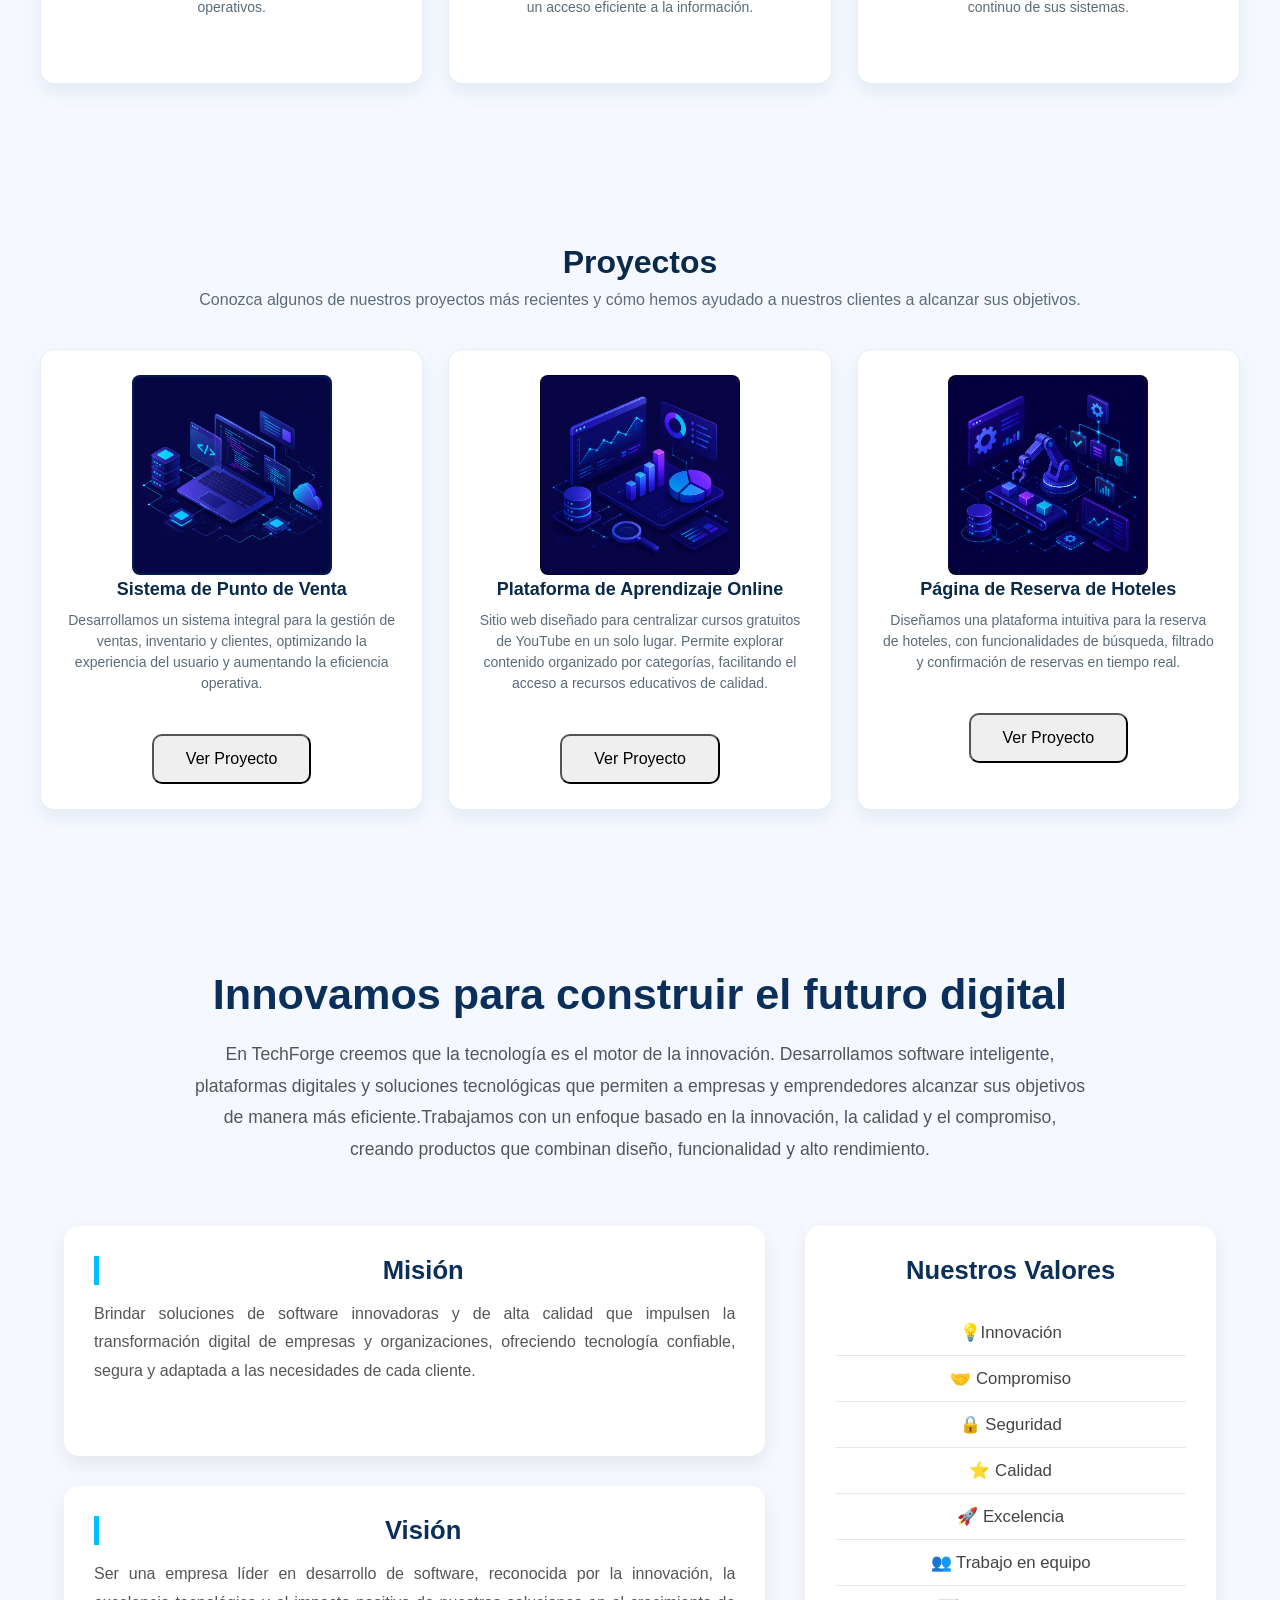
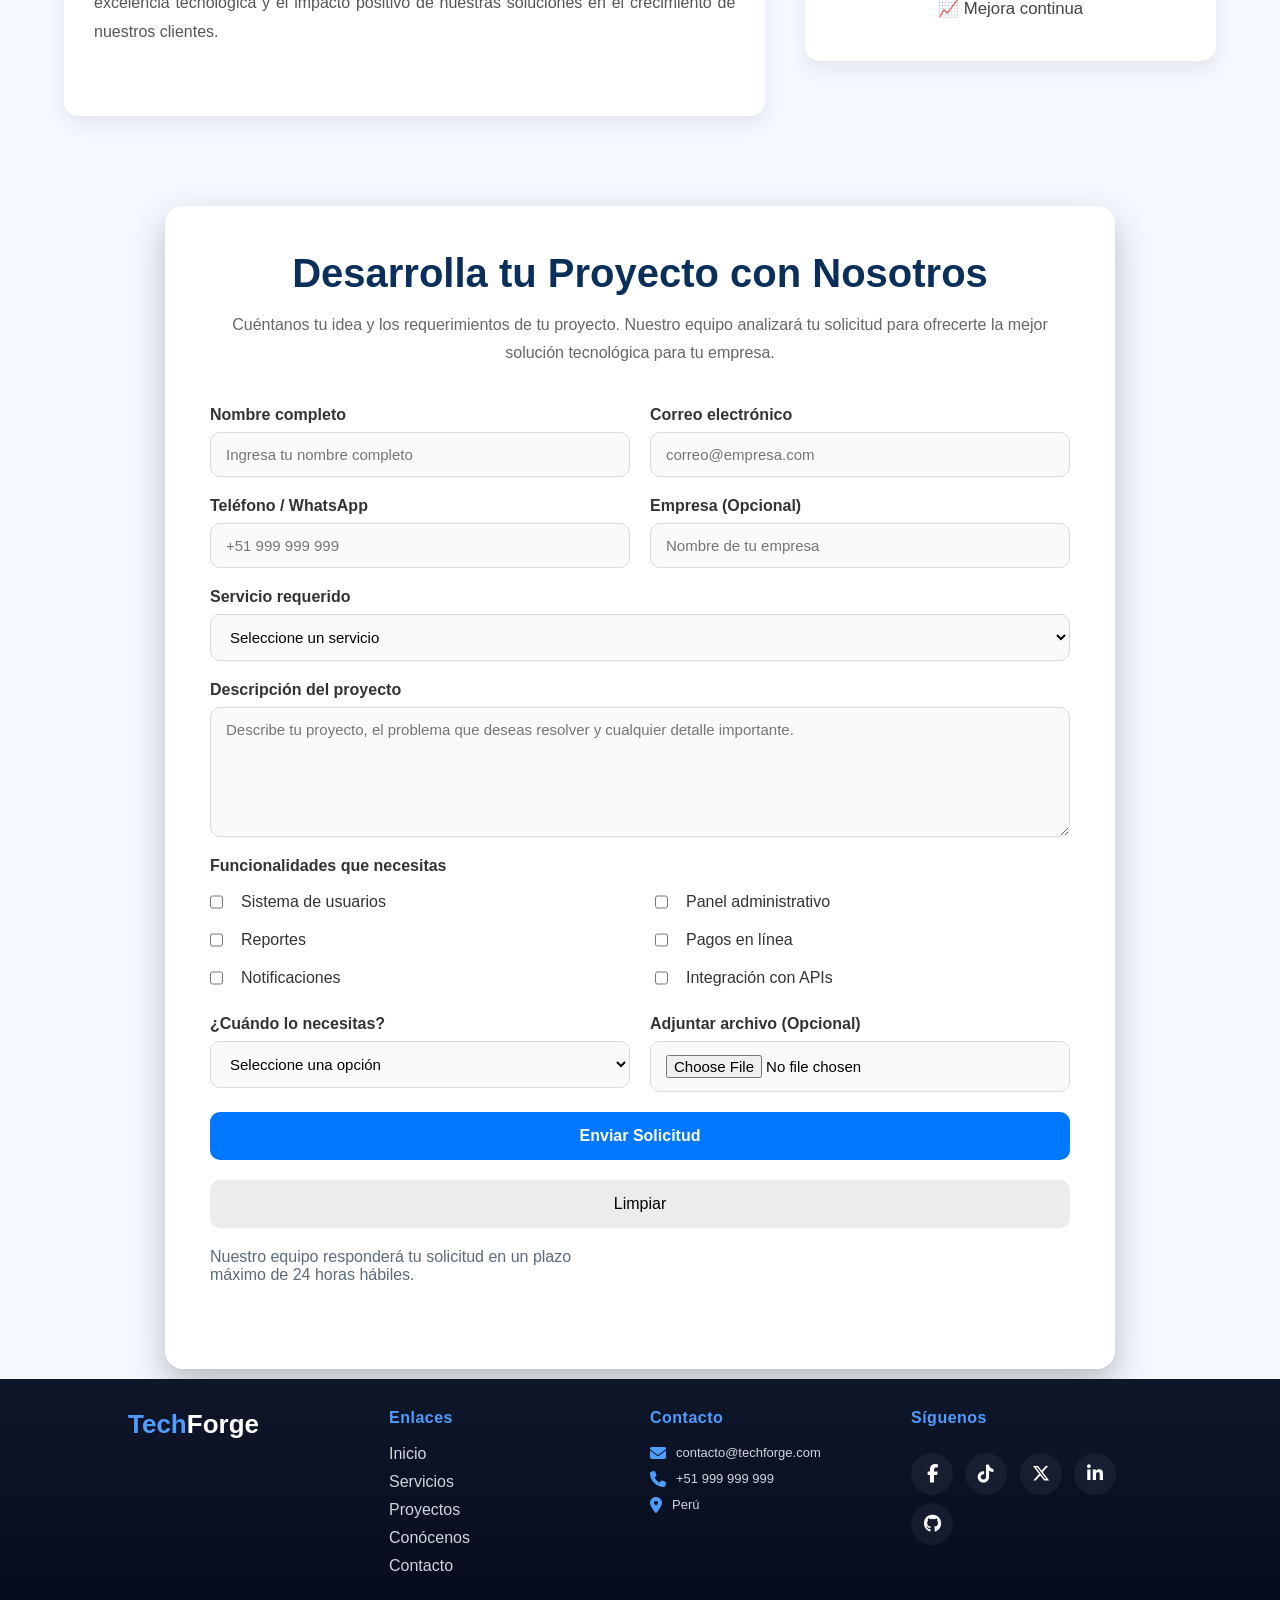
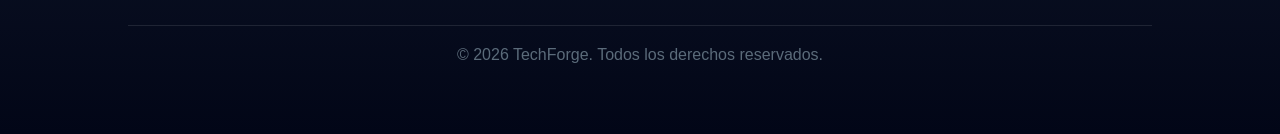
==== commit 822b256a: "mejorando" ====
--- a/index.html
+++ b/index.html
@@ -113,21 +113,21 @@
                 <div id="N_proyectos">
                     <div class="cartas">
                         <div class="carta">
-                            <img src="img/software.png" alt="sistema de punto de venta" width="200">
+                            <img class="proyect" src="img/software.png" alt="sistema de punto de venta" width="200">
                             <h4>Sistema de Punto de Venta</h4>
                             <p>Desarrollamos un sistema integral para la gestión de ventas, inventario y clientes, optimizando la experiencia del usuario y aumentando la eficiencia operativa.</p>
                             <a href="desarrollo_soft/desarrolloSoftware.html" target="_parent"><button class="btn">Ver Proyecto</button></a>
                         </div>
 
                         <div class="carta">
-                            <img src="img/datos.png" alt="plataforma de analisis de datos" width="200">
+                            <img class="proyect" src="img/datos.png" alt="plataforma de analisis de datos" width="200">
                             <h4>Plataforma de Aprendizaje Online</h4>
                             <p>Sitio web diseñado para centralizar cursos gratuitos de YouTube en un solo lugar. Permite explorar contenido organizado por categorías, facilitando el acceso a recursos educativos de calidad.</p>
                             <a href="cursos/pagina.html" target="_blank"><button class="btn">Ver Proyecto</button></a>
                         </div>
 
                         <div class="carta">
-                            <img src="img/automatizacion.png" alt="Proyecto de automatizacion de procesos" width="200">
+                            <img class="proyect" src="img/automatizacion.png" alt="Proyecto de automatizacion de procesos" width="200">
                             <h4>Página de Reserva de Hoteles</h4>
                             <p>Diseñamos una plataforma intuitiva para la reserva de hoteles, con funcionalidades de búsqueda, filtrado y confirmación de reservas en tiempo real.</p>
                             <a href="pgn-reserva/pagina.html" target="_blank"><button class="btn">Ver Proyecto</button></a>
--- a/css/servicios.css
+++ b/css/servicios.css
@@ -10,6 +10,10 @@
     max-width: 1200px;
     margin: auto;
     text-align: center;
+}
+
+.proyect {
+    border-radius: 8px;
 }
 
 h3 {
